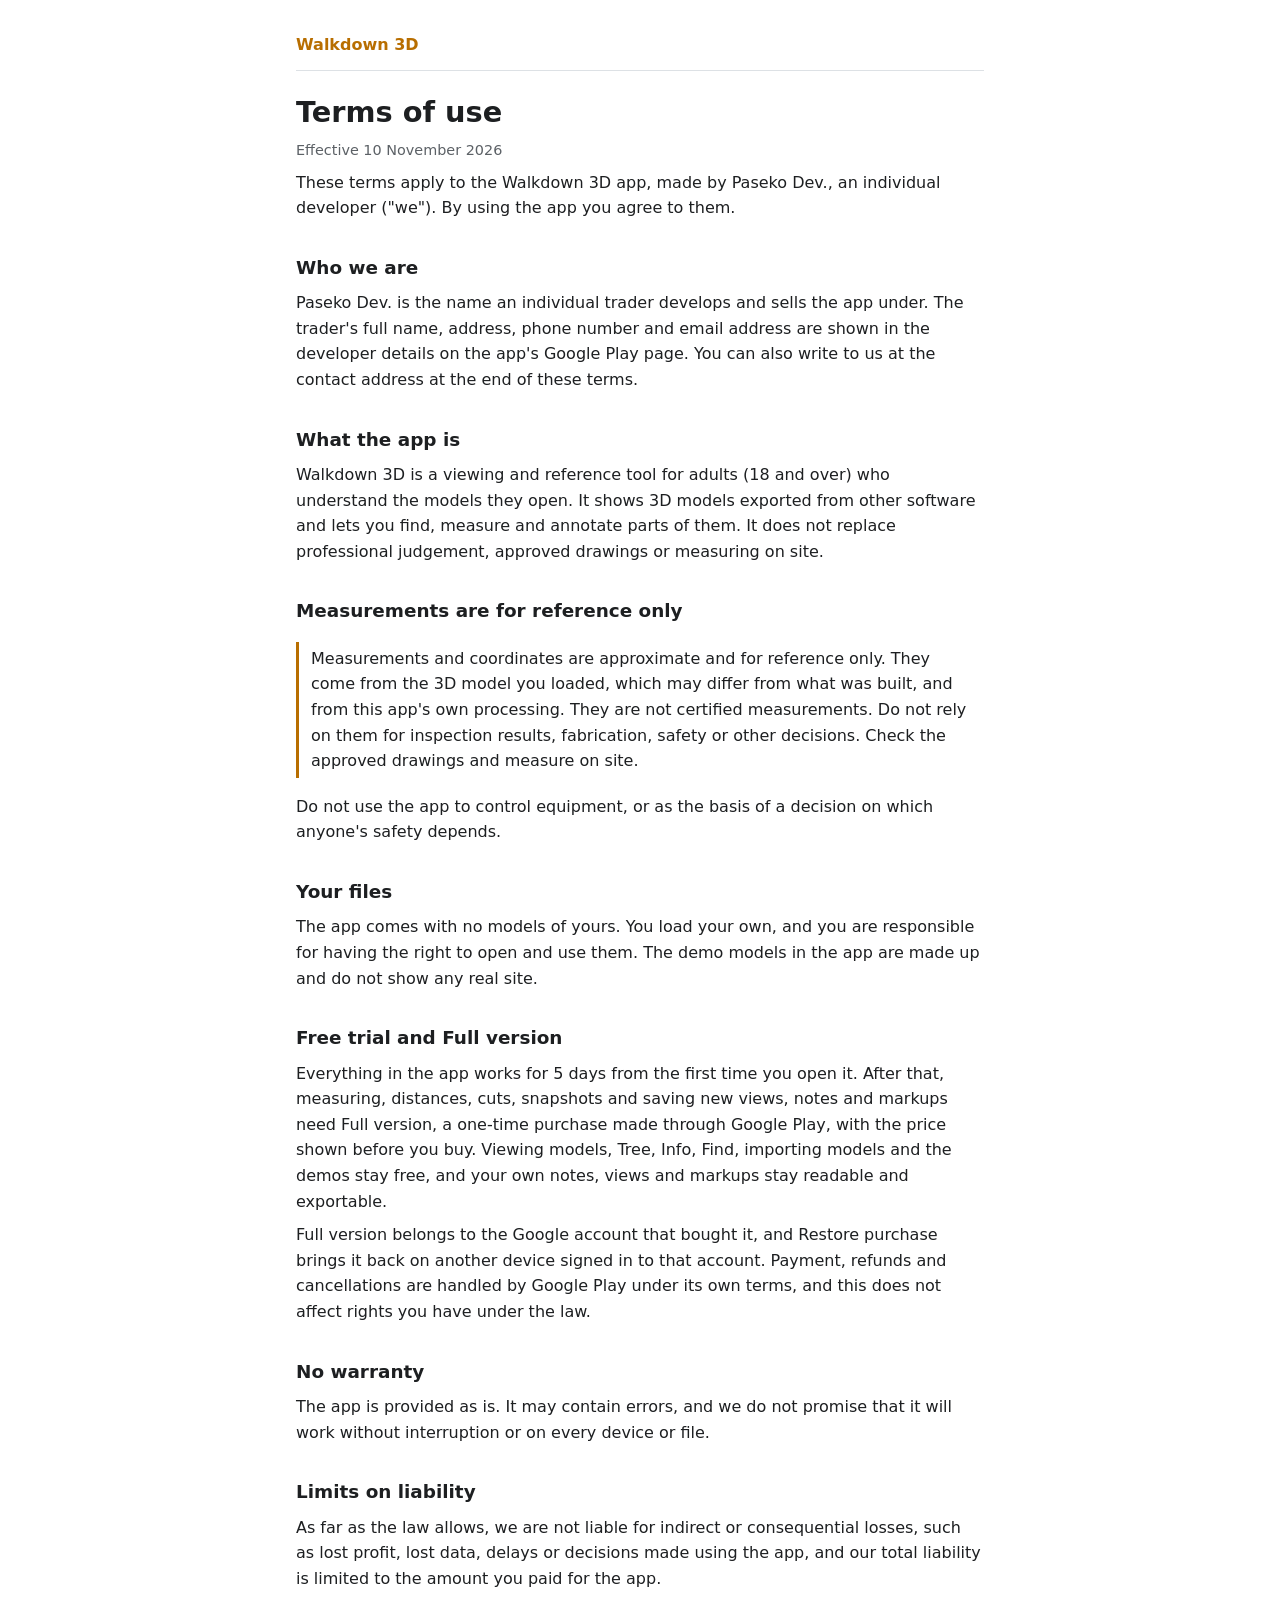
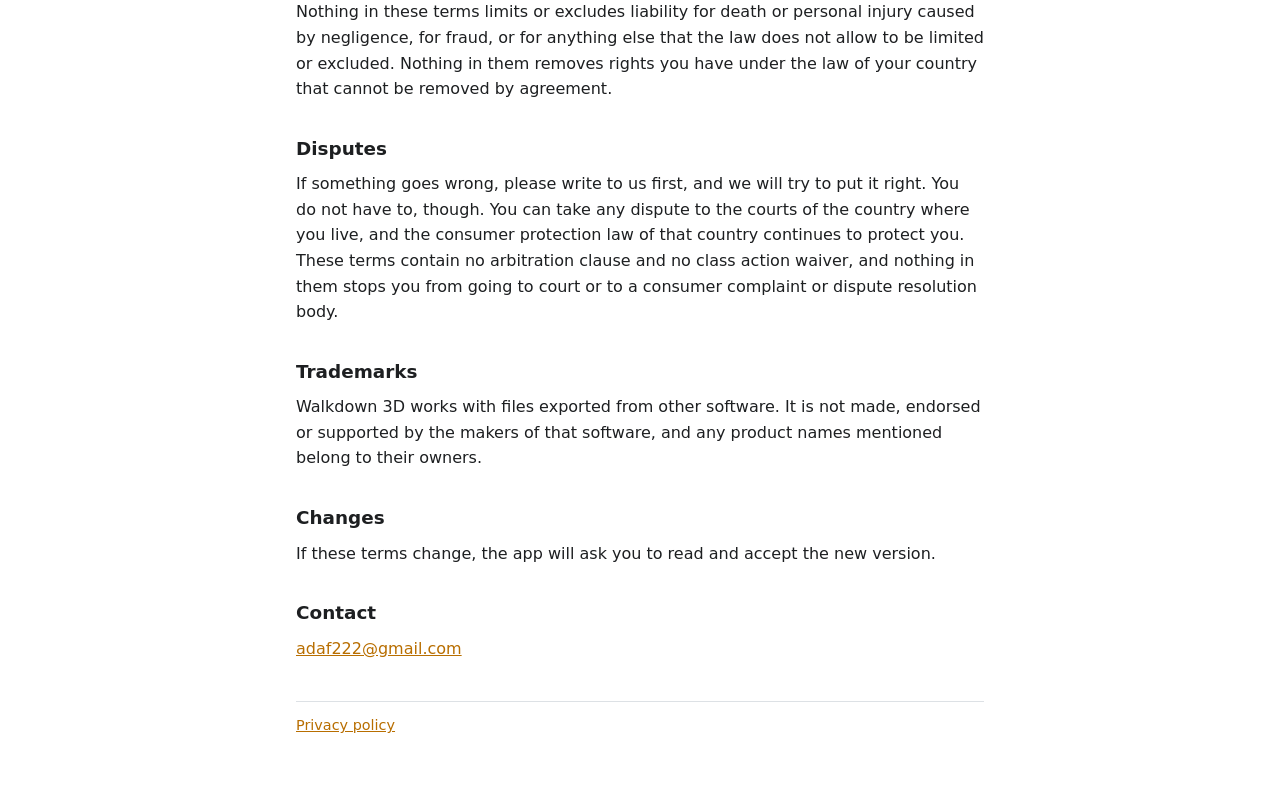
==== terms.html @ 68629890 "Terms version 3 for 0.2.1: who we are, liability carve-out, fairer disputes, emails under GDPR, Andr" ====
<!doctype html>
<html lang="en">
<head>
<meta charset="utf-8">
<meta name="viewport" content="width=device-width, initial-scale=1">
<title>Walkdown 3D terms of use</title>
<link rel="stylesheet" href="style.css">
</head>
<body>
<main>
<header><a href="index.html">Walkdown 3D</a></header>
<h1>Terms of use</h1>
<p class="meta">Effective 10 November 2026</p>

<p>These terms apply to the Walkdown 3D app, made by Paseko Dev., an individual developer ("we"). By using the app you agree to them.</p>

<h2>Who we are</h2>
<p>Paseko Dev. is the name an individual trader develops and sells the app under. The trader's full name, address, phone number and email address are shown in the developer details on the app's Google Play page. You can also write to us at the contact address at the end of these terms.</p>

<h2>What the app is</h2>
<p>Walkdown 3D is a viewing and reference tool for adults (18 and over) who understand the models they open. It shows 3D models exported from other software and lets you find, measure and annotate parts of them. It does not replace professional judgement, approved drawings or measuring on site.</p>

<h2>Measurements are for reference only</h2>
<p class="note">Measurements and coordinates are approximate and for reference only. They come from the 3D model you loaded, which may differ from what was built, and from this app's own processing. They are not certified measurements. Do not rely on them for inspection results, fabrication, safety or other decisions. Check the approved drawings and measure on site.</p>
<p>Do not use the app to control equipment, or as the basis of a decision on which anyone's safety depends.</p>

<h2>Your files</h2>
<p>The app comes with no models of yours. You load your own, and you are responsible for having the right to open and use them. The demo models in the app are made up and do not show any real site.</p>

<h2>Free trial and Full version</h2>
<p>Everything in the app works for 5 days from the first time you open it. After that, measuring, distances, cuts, snapshots and saving new views, notes and markups need Full version, a one-time purchase made through Google Play, with the price shown before you buy. Viewing models, Tree, Info, Find, importing models and the demos stay free, and your own notes, views and markups stay readable and exportable.</p>
<p>Full version belongs to the Google account that bought it, and Restore purchase brings it back on another device signed in to that account. Payment, refunds and cancellations are handled by Google Play under its own terms, and this does not affect rights you have under the law.</p>

<h2>No warranty</h2>
<p>The app is provided as is. It may contain errors, and we do not promise that it will work without interruption or on every device or file.</p>

<h2>Limits on liability</h2>
<p>As far as the law allows, we are not liable for indirect or consequential losses, such as lost profit, lost data, delays or decisions made using the app, and our total liability is limited to the amount you paid for the app.</p>
<p>Nothing in these terms limits or excludes liability for death or personal injury caused by negligence, for fraud, or for anything else that the law does not allow to be limited or excluded. Nothing in them removes rights you have under the law of your country that cannot be removed by agreement.</p>

<h2>Disputes</h2>
<p>If something goes wrong, please write to us first, and we will try to put it right. You do not have to, though. You can take any dispute to the courts of the country where you live, and the consumer protection law of that country continues to protect you. These terms contain no arbitration clause and no class action waiver, and nothing in them stops you from going to court or to a consumer complaint or dispute resolution body.</p>

<h2>Trademarks</h2>
<p>Walkdown 3D works with files exported from other software. It is not made, endorsed or supported by the makers of that software, and any product names mentioned belong to their owners.</p>

<h2>Changes</h2>
<p>If these terms change, the app will ask you to read and accept the new version.</p>

<h2>Contact</h2>
<p><a href="mailto:adaf222@gmail.com">adaf222@gmail.com</a></p>

<footer><a href="privacy.html">Privacy policy</a></footer>
</main>
</body>
</html>
---- style.css ----
:root { --text: #1d1f21; --muted: #5c6166; --line: #dde1e5; --accent: #b86e00; --bg: #ffffff; }
@media (prefers-color-scheme: dark) {
  :root { --text: #e6e8ea; --muted: #a3a9ae; --line: #33383d; --accent: #f0a83a; --bg: #15181b; }
}
* { box-sizing: border-box; }
body { margin: 0; background: var(--bg); color: var(--text); font: 16px/1.6 system-ui, -apple-system, "Segoe UI", Roboto, sans-serif; }
main { max-width: 720px; margin: 0 auto; padding: 32px 16px 64px; }
header { border-bottom: 1px solid var(--line); margin-bottom: 24px; padding-bottom: 12px; }
header a { color: var(--accent); font-weight: 600; text-decoration: none; }
h1 { font-size: 1.8rem; line-height: 1.25; margin: 0 0 4px; }
h2 { font-size: 1.15rem; margin: 32px 0 8px; }
p, li { margin: 8px 0; }
ul { padding-left: 22px; }
a { color: var(--accent); }
.meta { color: var(--muted); font-size: 0.9rem; }
.note { border-left: 3px solid var(--accent); padding: 4px 12px; margin: 16px 0; }
footer { border-top: 1px solid var(--line); margin-top: 40px; padding-top: 12px; color: var(--muted); font-size: 0.9rem; }
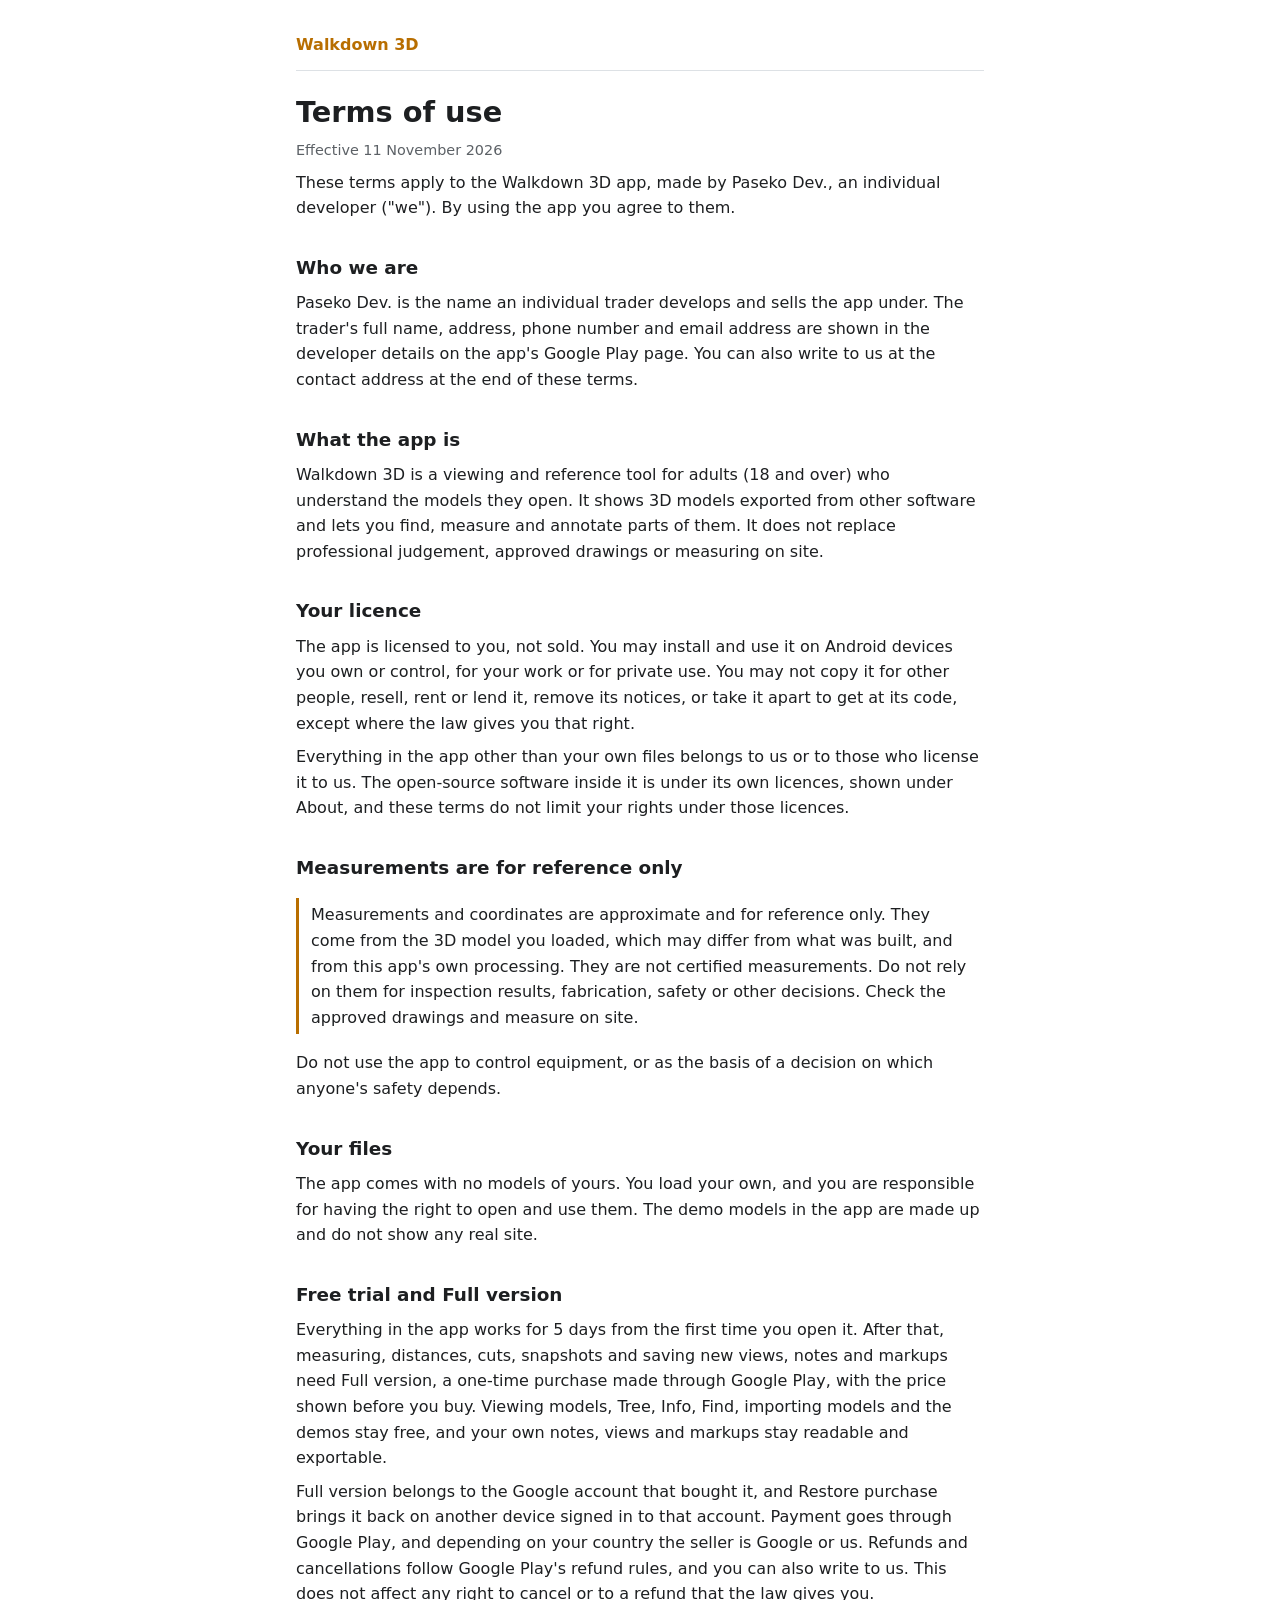
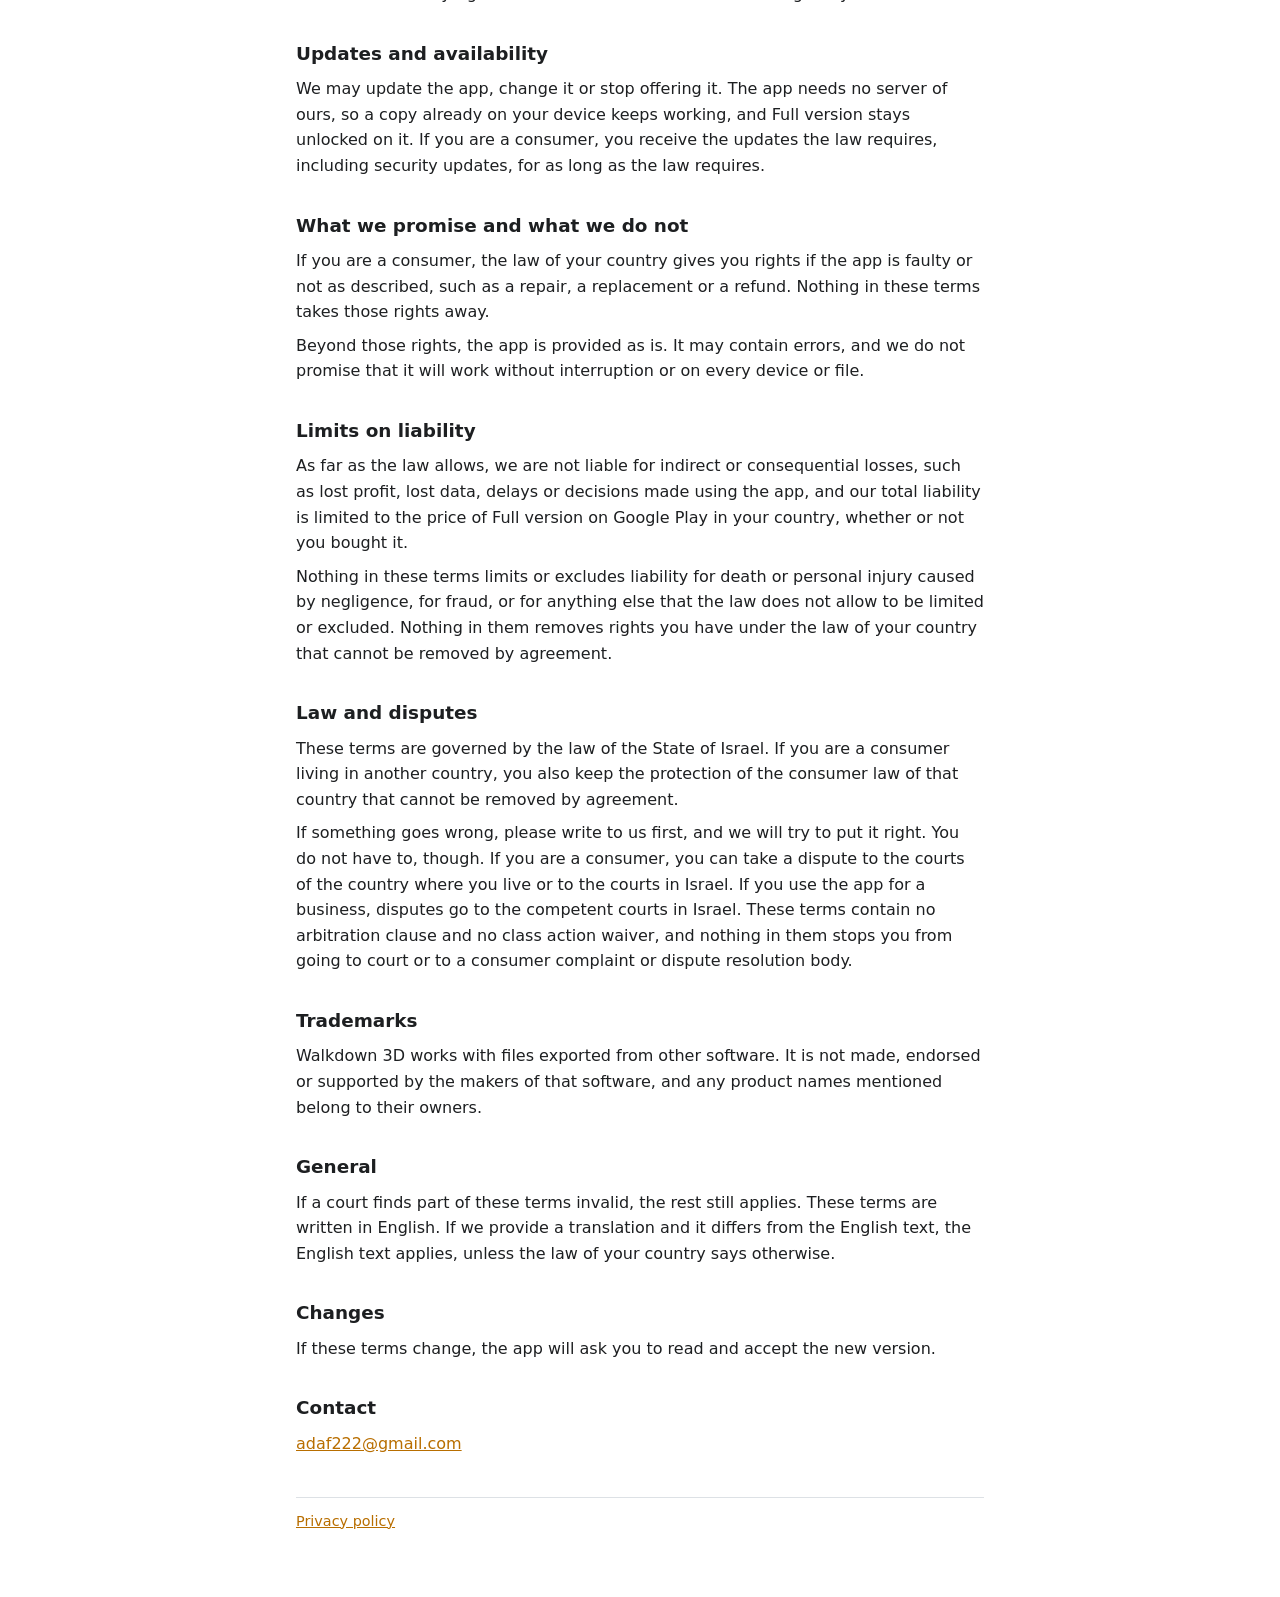
==== commit 2c380c39: "Terms version 4: Israeli law, licence, updates, consumer rights first, liability cap, privacy for em" ====
--- a/terms.html
+++ b/terms.html
@@ -10,7 +10,7 @@
 <main>
 <header><a href="index.html">Walkdown 3D</a></header>
 <h1>Terms of use</h1>
-<p class="meta">Effective 10 November 2026</p>
+<p class="meta">Effective 11 November 2026</p>
 
 <p>These terms apply to the Walkdown 3D app, made by Paseko Dev., an individual developer ("we"). By using the app you agree to them.</p>
 
@@ -19,6 +19,10 @@
 
 <h2>What the app is</h2>
 <p>Walkdown 3D is a viewing and reference tool for adults (18 and over) who understand the models they open. It shows 3D models exported from other software and lets you find, measure and annotate parts of them. It does not replace professional judgement, approved drawings or measuring on site.</p>
+
+<h2>Your licence</h2>
+<p>The app is licensed to you, not sold. You may install and use it on Android devices you own or control, for your work or for private use. You may not copy it for other people, resell, rent or lend it, remove its notices, or take it apart to get at its code, except where the law gives you that right.</p>
+<p>Everything in the app other than your own files belongs to us or to those who license it to us. The open-source software inside it is under its own licences, shown under About, and these terms do not limit your rights under those licences.</p>
 
 <h2>Measurements are for reference only</h2>
 <p class="note">Measurements and coordinates are approximate and for reference only. They come from the 3D model you loaded, which may differ from what was built, and from this app's own processing. They are not certified measurements. Do not rely on them for inspection results, fabrication, safety or other decisions. Check the approved drawings and measure on site.</p>
@@ -29,20 +33,28 @@
 
 <h2>Free trial and Full version</h2>
 <p>Everything in the app works for 5 days from the first time you open it. After that, measuring, distances, cuts, snapshots and saving new views, notes and markups need Full version, a one-time purchase made through Google Play, with the price shown before you buy. Viewing models, Tree, Info, Find, importing models and the demos stay free, and your own notes, views and markups stay readable and exportable.</p>
-<p>Full version belongs to the Google account that bought it, and Restore purchase brings it back on another device signed in to that account. Payment, refunds and cancellations are handled by Google Play under its own terms, and this does not affect rights you have under the law.</p>
+<p>Full version belongs to the Google account that bought it, and Restore purchase brings it back on another device signed in to that account. Payment goes through Google Play, and depending on your country the seller is Google or us. Refunds and cancellations follow Google Play's refund rules, and you can also write to us. This does not affect any right to cancel or to a refund that the law gives you.</p>
 
-<h2>No warranty</h2>
-<p>The app is provided as is. It may contain errors, and we do not promise that it will work without interruption or on every device or file.</p>
+<h2>Updates and availability</h2>
+<p>We may update the app, change it or stop offering it. The app needs no server of ours, so a copy already on your device keeps working, and Full version stays unlocked on it. If you are a consumer, you receive the updates the law requires, including security updates, for as long as the law requires.</p>
+
+<h2>What we promise and what we do not</h2>
+<p>If you are a consumer, the law of your country gives you rights if the app is faulty or not as described, such as a repair, a replacement or a refund. Nothing in these terms takes those rights away.</p>
+<p>Beyond those rights, the app is provided as is. It may contain errors, and we do not promise that it will work without interruption or on every device or file.</p>
 
 <h2>Limits on liability</h2>
-<p>As far as the law allows, we are not liable for indirect or consequential losses, such as lost profit, lost data, delays or decisions made using the app, and our total liability is limited to the amount you paid for the app.</p>
+<p>As far as the law allows, we are not liable for indirect or consequential losses, such as lost profit, lost data, delays or decisions made using the app, and our total liability is limited to the price of Full version on Google Play in your country, whether or not you bought it.</p>
 <p>Nothing in these terms limits or excludes liability for death or personal injury caused by negligence, for fraud, or for anything else that the law does not allow to be limited or excluded. Nothing in them removes rights you have under the law of your country that cannot be removed by agreement.</p>
 
-<h2>Disputes</h2>
-<p>If something goes wrong, please write to us first, and we will try to put it right. You do not have to, though. You can take any dispute to the courts of the country where you live, and the consumer protection law of that country continues to protect you. These terms contain no arbitration clause and no class action waiver, and nothing in them stops you from going to court or to a consumer complaint or dispute resolution body.</p>
+<h2>Law and disputes</h2>
+<p>These terms are governed by the law of the State of Israel. If you are a consumer living in another country, you also keep the protection of the consumer law of that country that cannot be removed by agreement.</p>
+<p>If something goes wrong, please write to us first, and we will try to put it right. You do not have to, though. If you are a consumer, you can take a dispute to the courts of the country where you live or to the courts in Israel. If you use the app for a business, disputes go to the competent courts in Israel. These terms contain no arbitration clause and no class action waiver, and nothing in them stops you from going to court or to a consumer complaint or dispute resolution body.</p>
 
 <h2>Trademarks</h2>
 <p>Walkdown 3D works with files exported from other software. It is not made, endorsed or supported by the makers of that software, and any product names mentioned belong to their owners.</p>
+
+<h2>General</h2>
+<p>If a court finds part of these terms invalid, the rest still applies. These terms are written in English. If we provide a translation and it differs from the English text, the English text applies, unless the law of your country says otherwise.</p>
 
 <h2>Changes</h2>
 <p>If these terms change, the app will ask you to read and accept the new version.</p>
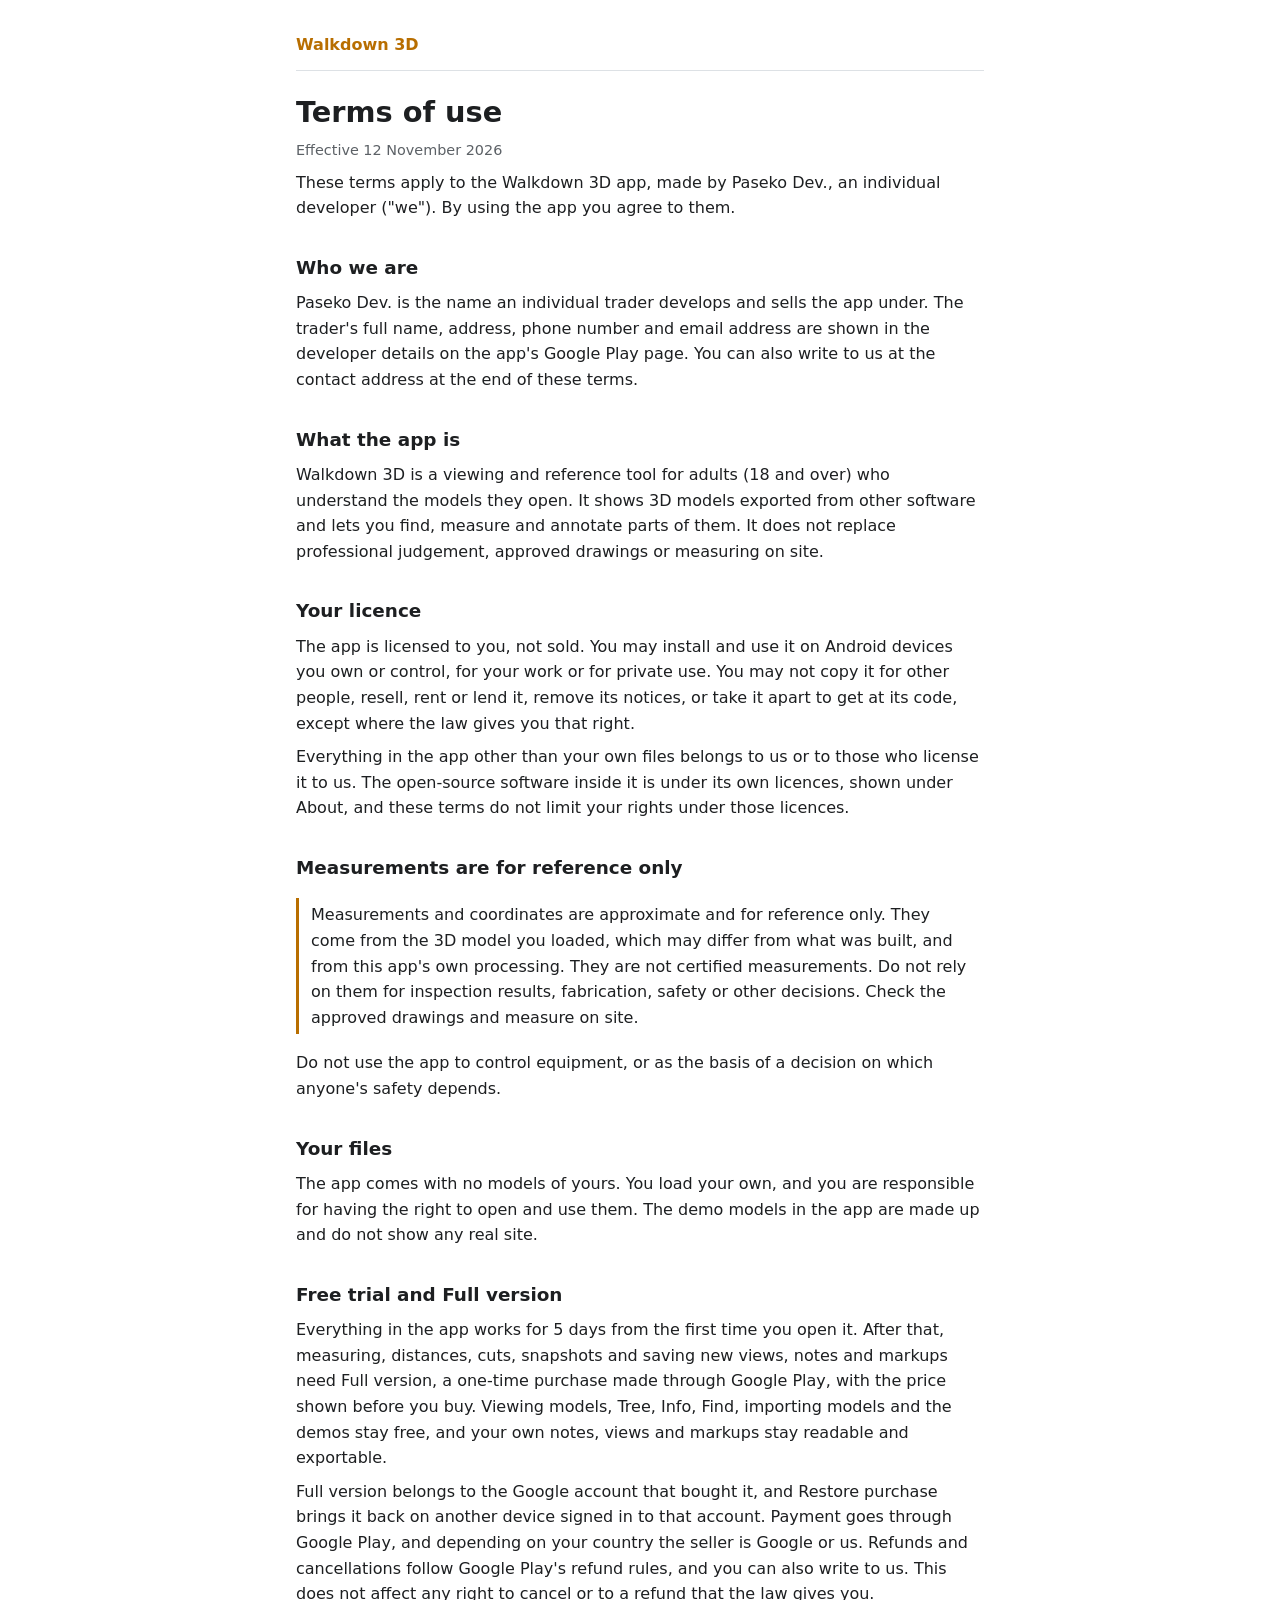
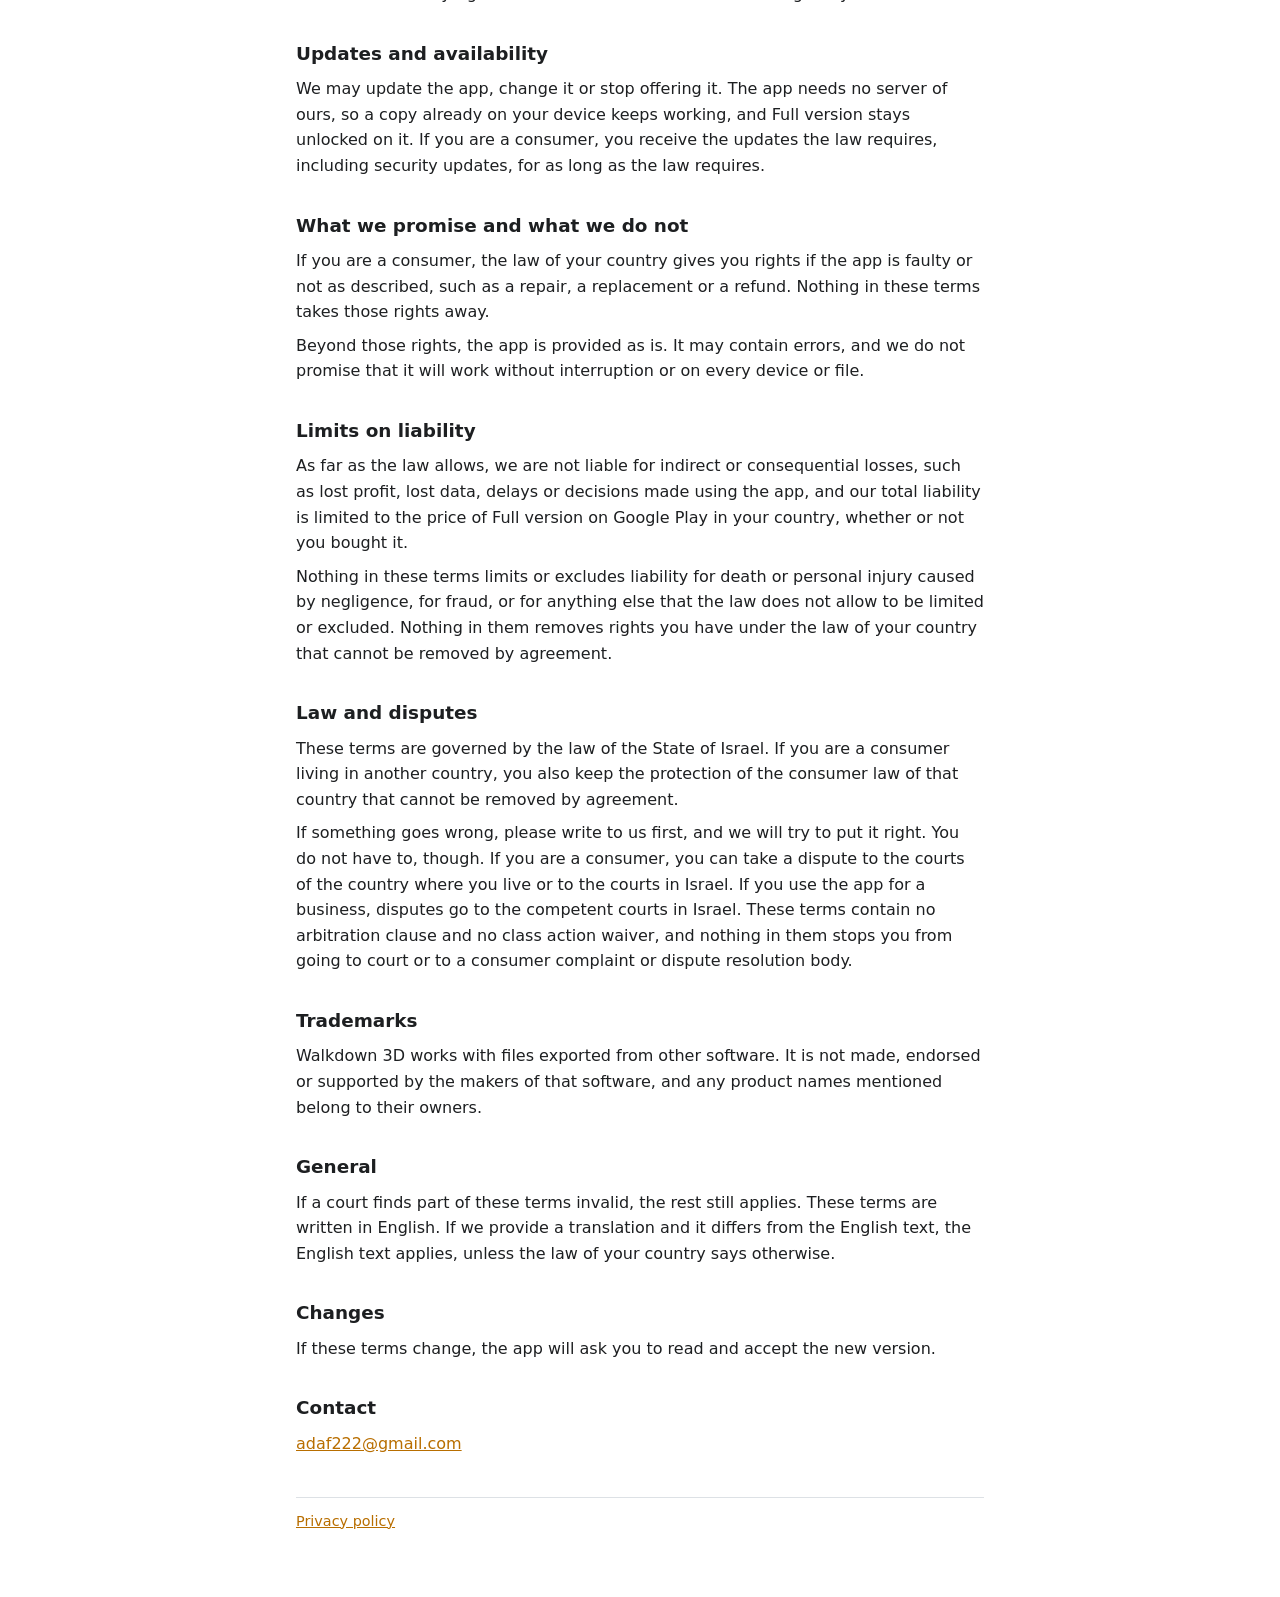
==== commit 7871dea7: "Terms and privacy version 4 effective 12 November 2026, for 0.2.2 Co-Authored-By: Claude Opus 5.5 <n" ====
--- a/terms.html
+++ b/terms.html
@@ -10,7 +10,7 @@
 <main>
 <header><a href="index.html">Walkdown 3D</a></header>
 <h1>Terms of use</h1>
-<p class="meta">Effective 11 November 2026</p>
+<p class="meta">Effective 12 November 2026</p>
 
 <p>These terms apply to the Walkdown 3D app, made by Paseko Dev., an individual developer ("we"). By using the app you agree to them.</p>
 
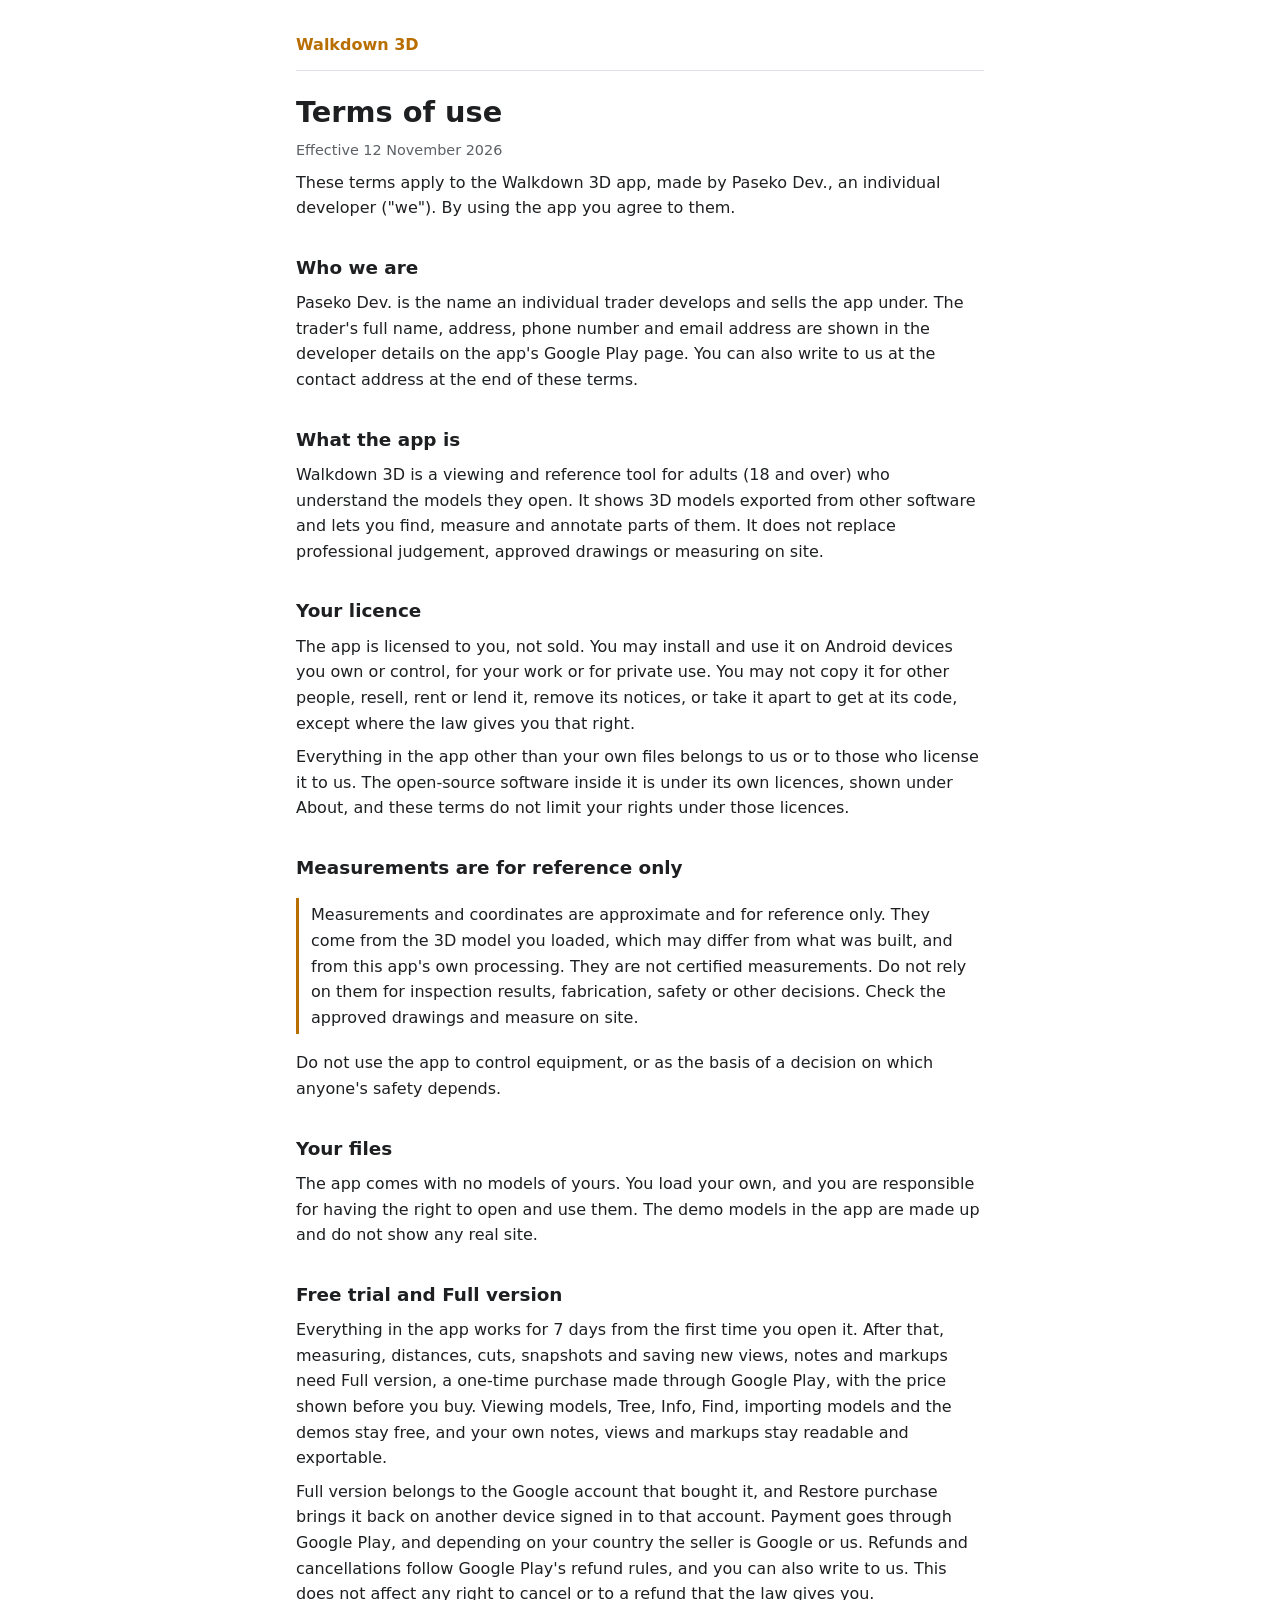
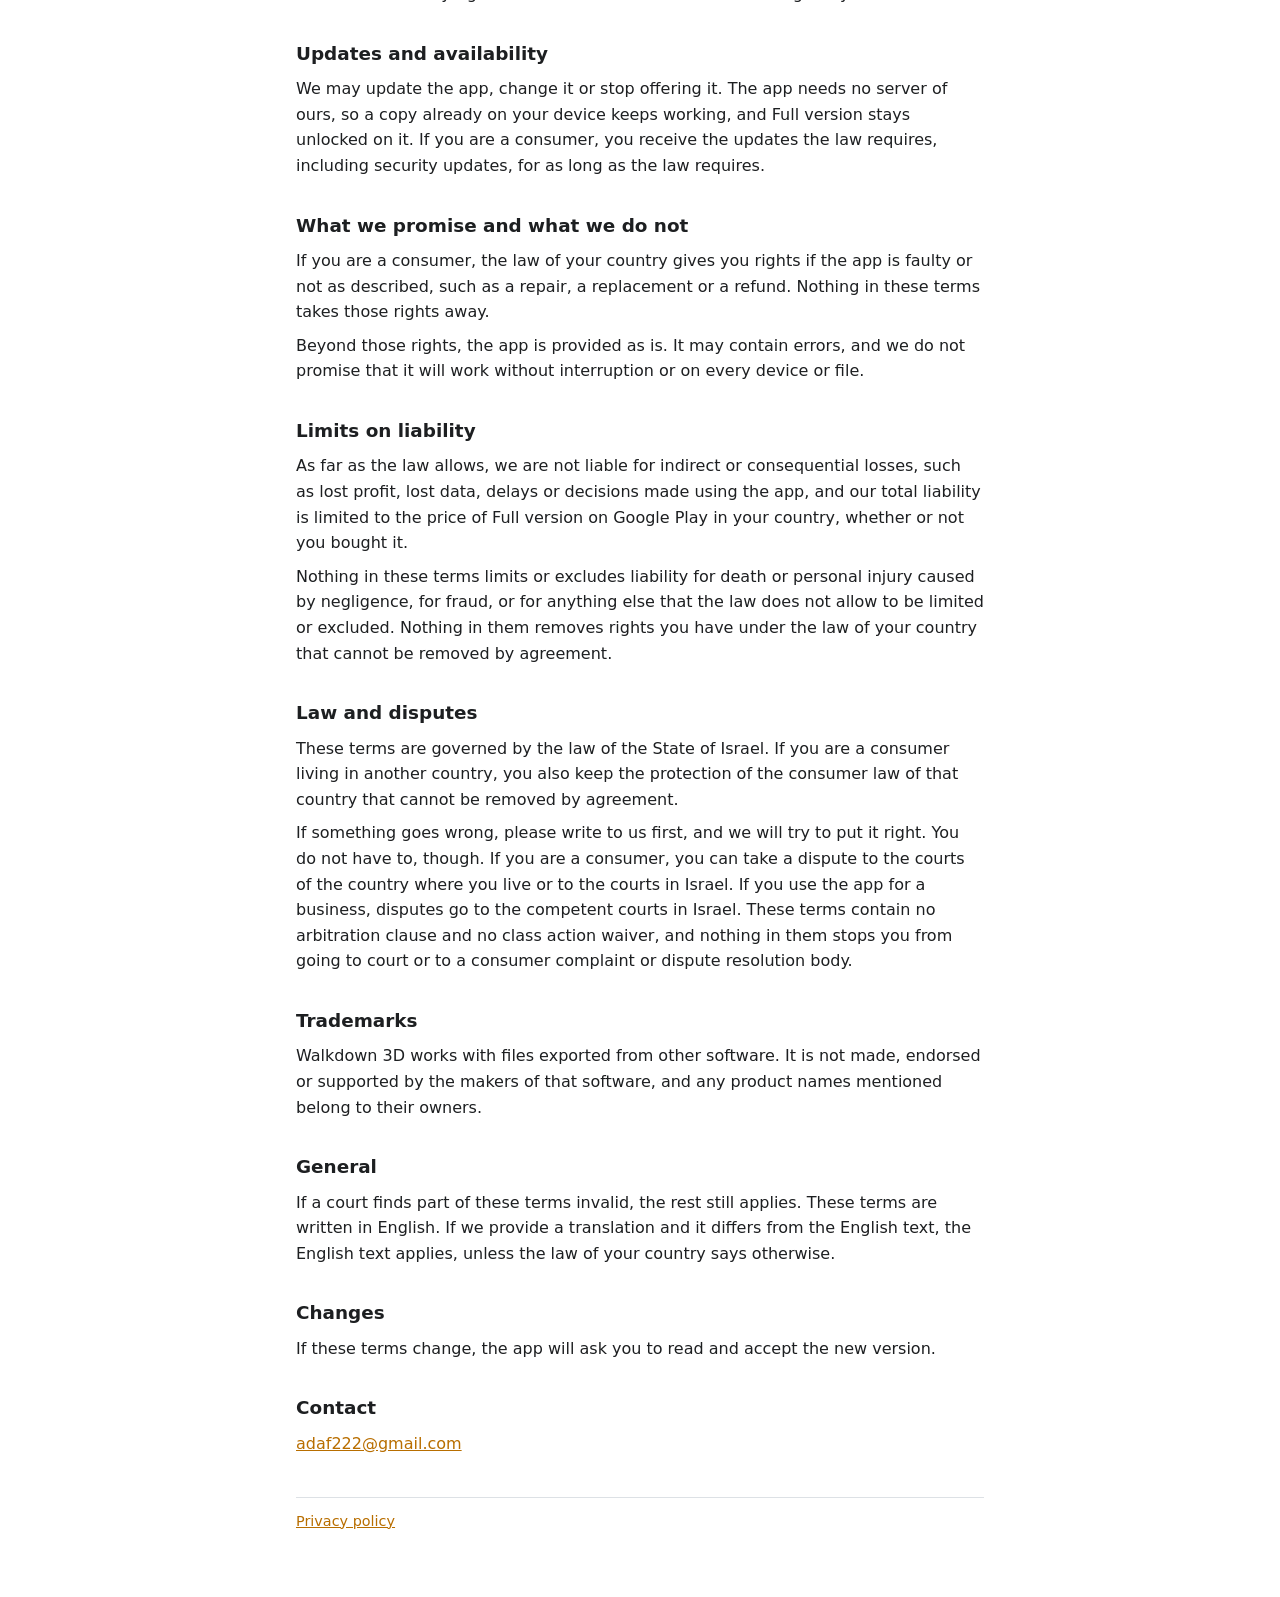
==== commit eaa1f342: "Terms version 5: the trial is 7 days, for 0.2.3 Co-Authored-By: Claude Opus 5.5 <noreply@anthropic.c" ====
--- a/terms.html
+++ b/terms.html
@@ -32,7 +32,7 @@
 <p>The app comes with no models of yours. You load your own, and you are responsible for having the right to open and use them. The demo models in the app are made up and do not show any real site.</p>
 
 <h2>Free trial and Full version</h2>
-<p>Everything in the app works for 5 days from the first time you open it. After that, measuring, distances, cuts, snapshots and saving new views, notes and markups need Full version, a one-time purchase made through Google Play, with the price shown before you buy. Viewing models, Tree, Info, Find, importing models and the demos stay free, and your own notes, views and markups stay readable and exportable.</p>
+<p>Everything in the app works for 7 days from the first time you open it. After that, measuring, distances, cuts, snapshots and saving new views, notes and markups need Full version, a one-time purchase made through Google Play, with the price shown before you buy. Viewing models, Tree, Info, Find, importing models and the demos stay free, and your own notes, views and markups stay readable and exportable.</p>
 <p>Full version belongs to the Google account that bought it, and Restore purchase brings it back on another device signed in to that account. Payment goes through Google Play, and depending on your country the seller is Google or us. Refunds and cancellations follow Google Play's refund rules, and you can also write to us. This does not affect any right to cancel or to a refund that the law gives you.</p>
 
 <h2>Updates and availability</h2>
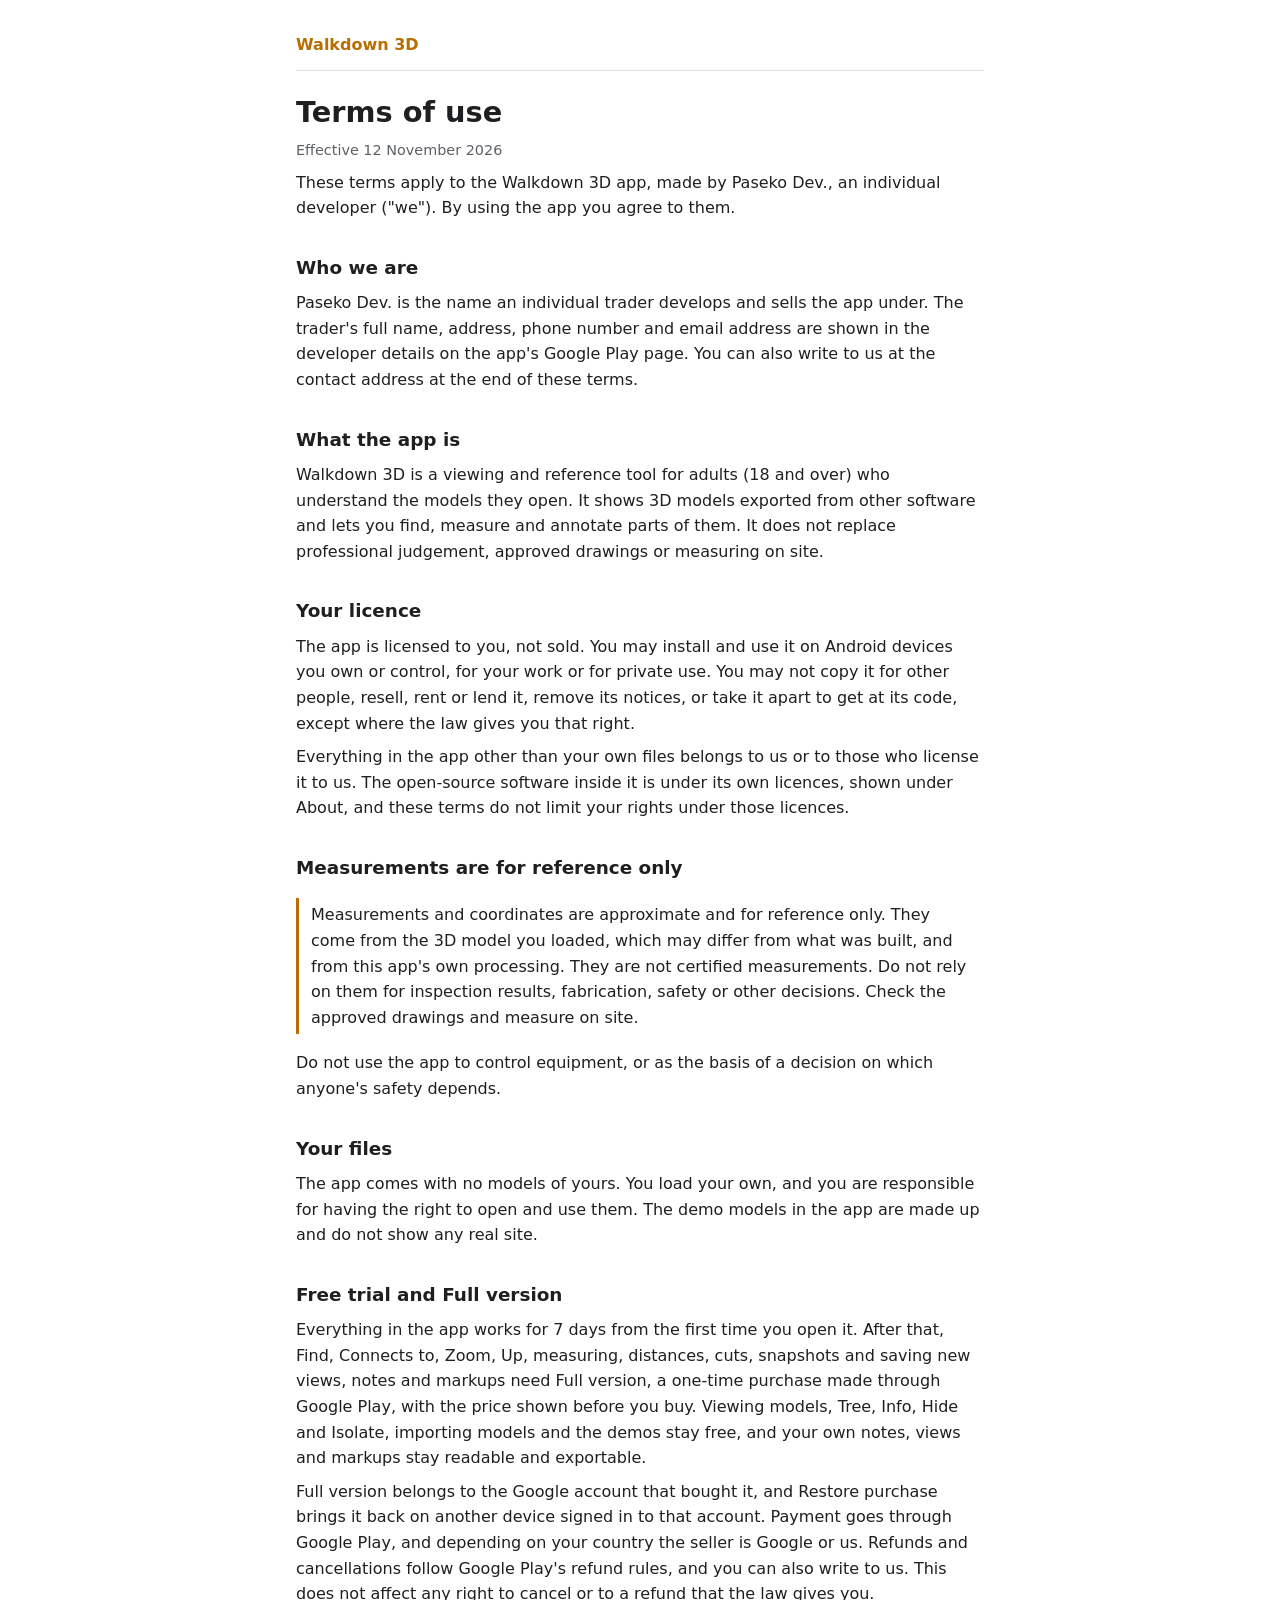
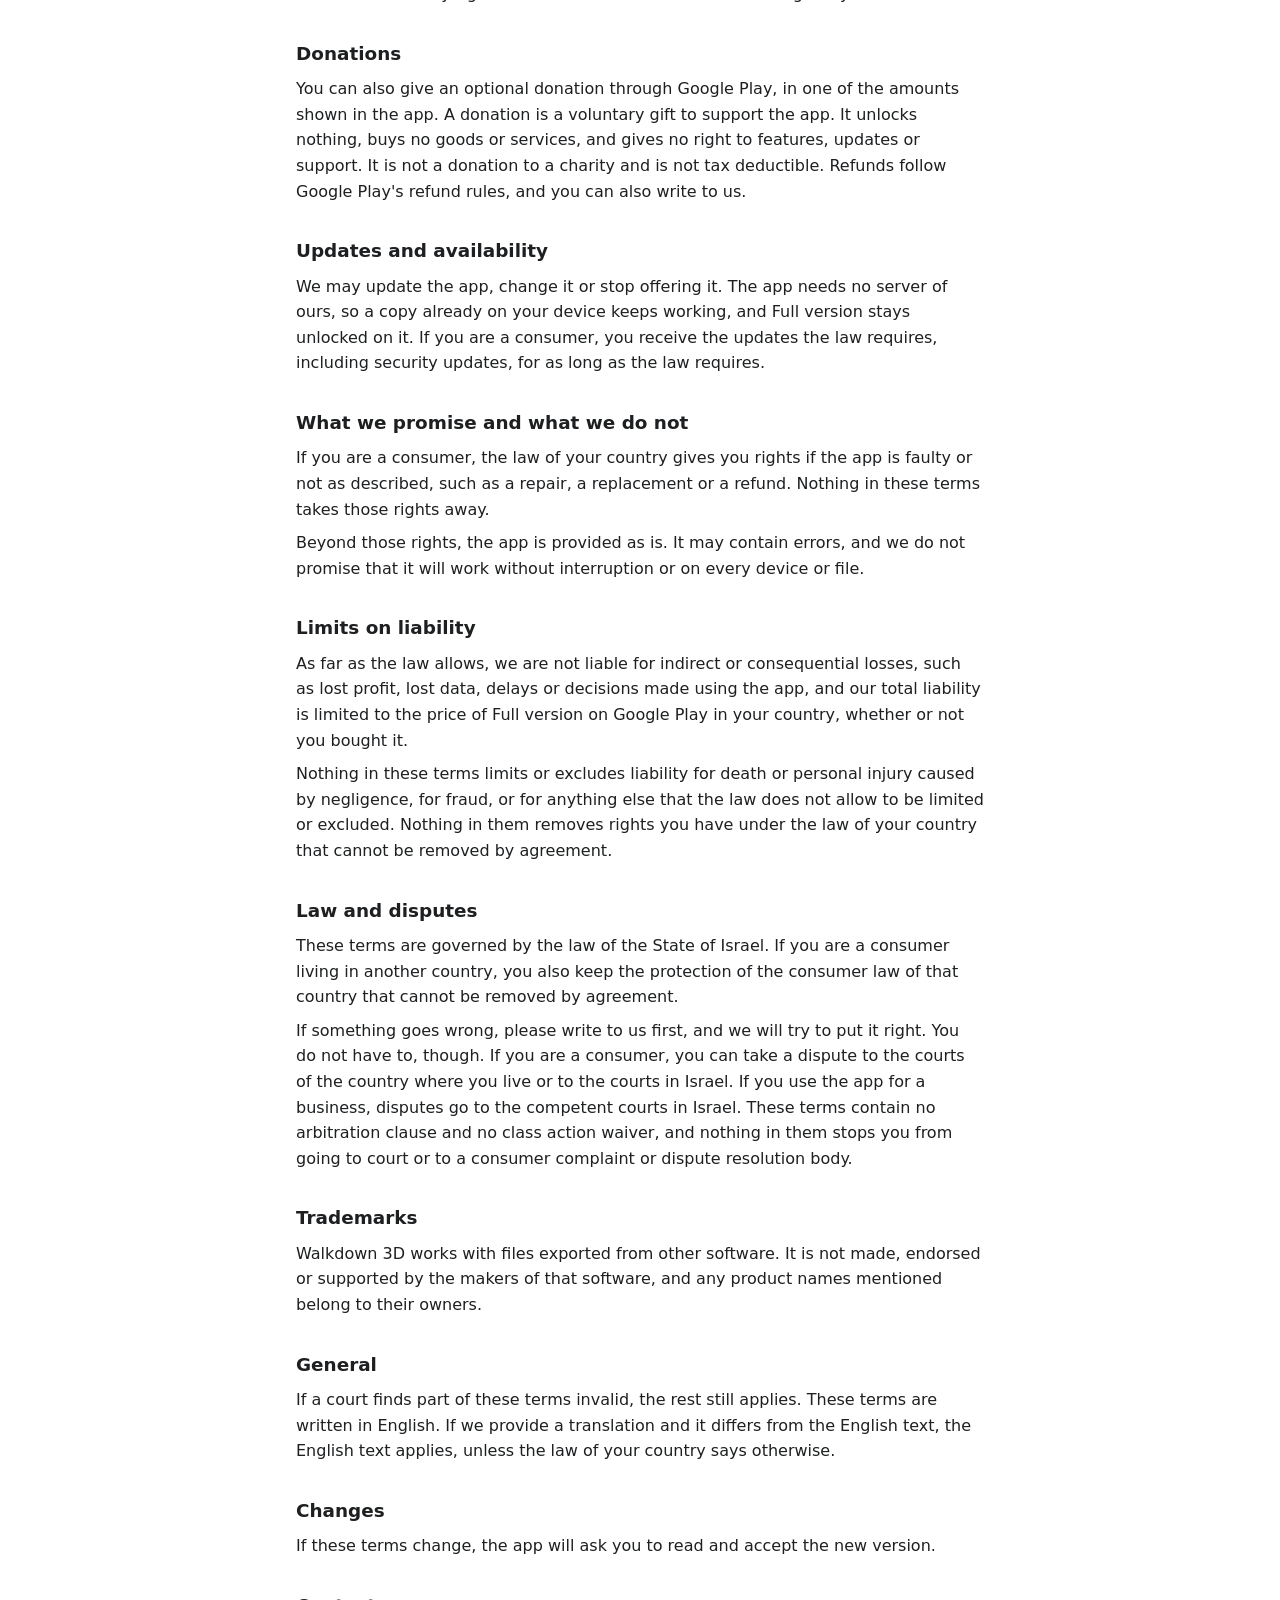
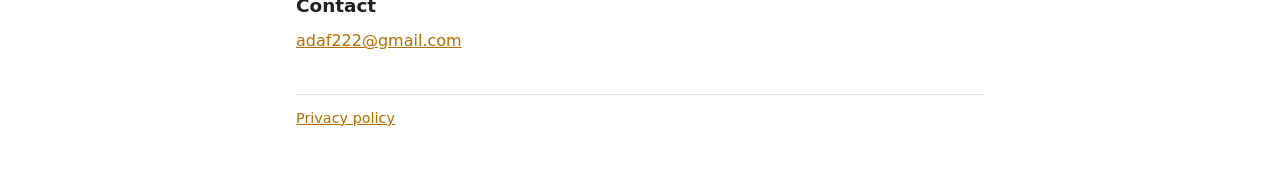
==== commit 041350fa: "Terms version 6: a smaller free tier and optional donations After the trial Find, Connects to, Zoom " ====
--- a/terms.html
+++ b/terms.html
@@ -32,8 +32,11 @@
 <p>The app comes with no models of yours. You load your own, and you are responsible for having the right to open and use them. The demo models in the app are made up and do not show any real site.</p>
 
 <h2>Free trial and Full version</h2>
-<p>Everything in the app works for 7 days from the first time you open it. After that, measuring, distances, cuts, snapshots and saving new views, notes and markups need Full version, a one-time purchase made through Google Play, with the price shown before you buy. Viewing models, Tree, Info, Find, importing models and the demos stay free, and your own notes, views and markups stay readable and exportable.</p>
+<p>Everything in the app works for 7 days from the first time you open it. After that, Find, Connects to, Zoom, Up, measuring, distances, cuts, snapshots and saving new views, notes and markups need Full version, a one-time purchase made through Google Play, with the price shown before you buy. Viewing models, Tree, Info, Hide and Isolate, importing models and the demos stay free, and your own notes, views and markups stay readable and exportable.</p>
 <p>Full version belongs to the Google account that bought it, and Restore purchase brings it back on another device signed in to that account. Payment goes through Google Play, and depending on your country the seller is Google or us. Refunds and cancellations follow Google Play's refund rules, and you can also write to us. This does not affect any right to cancel or to a refund that the law gives you.</p>
+
+<h2>Donations</h2>
+<p>You can also give an optional donation through Google Play, in one of the amounts shown in the app. A donation is a voluntary gift to support the app. It unlocks nothing, buys no goods or services, and gives no right to features, updates or support. It is not a donation to a charity and is not tax deductible. Refunds follow Google Play's refund rules, and you can also write to us.</p>
 
 <h2>Updates and availability</h2>
 <p>We may update the app, change it or stop offering it. The app needs no server of ours, so a copy already on your device keeps working, and Full version stays unlocked on it. If you are a consumer, you receive the updates the law requires, including security updates, for as long as the law requires.</p>
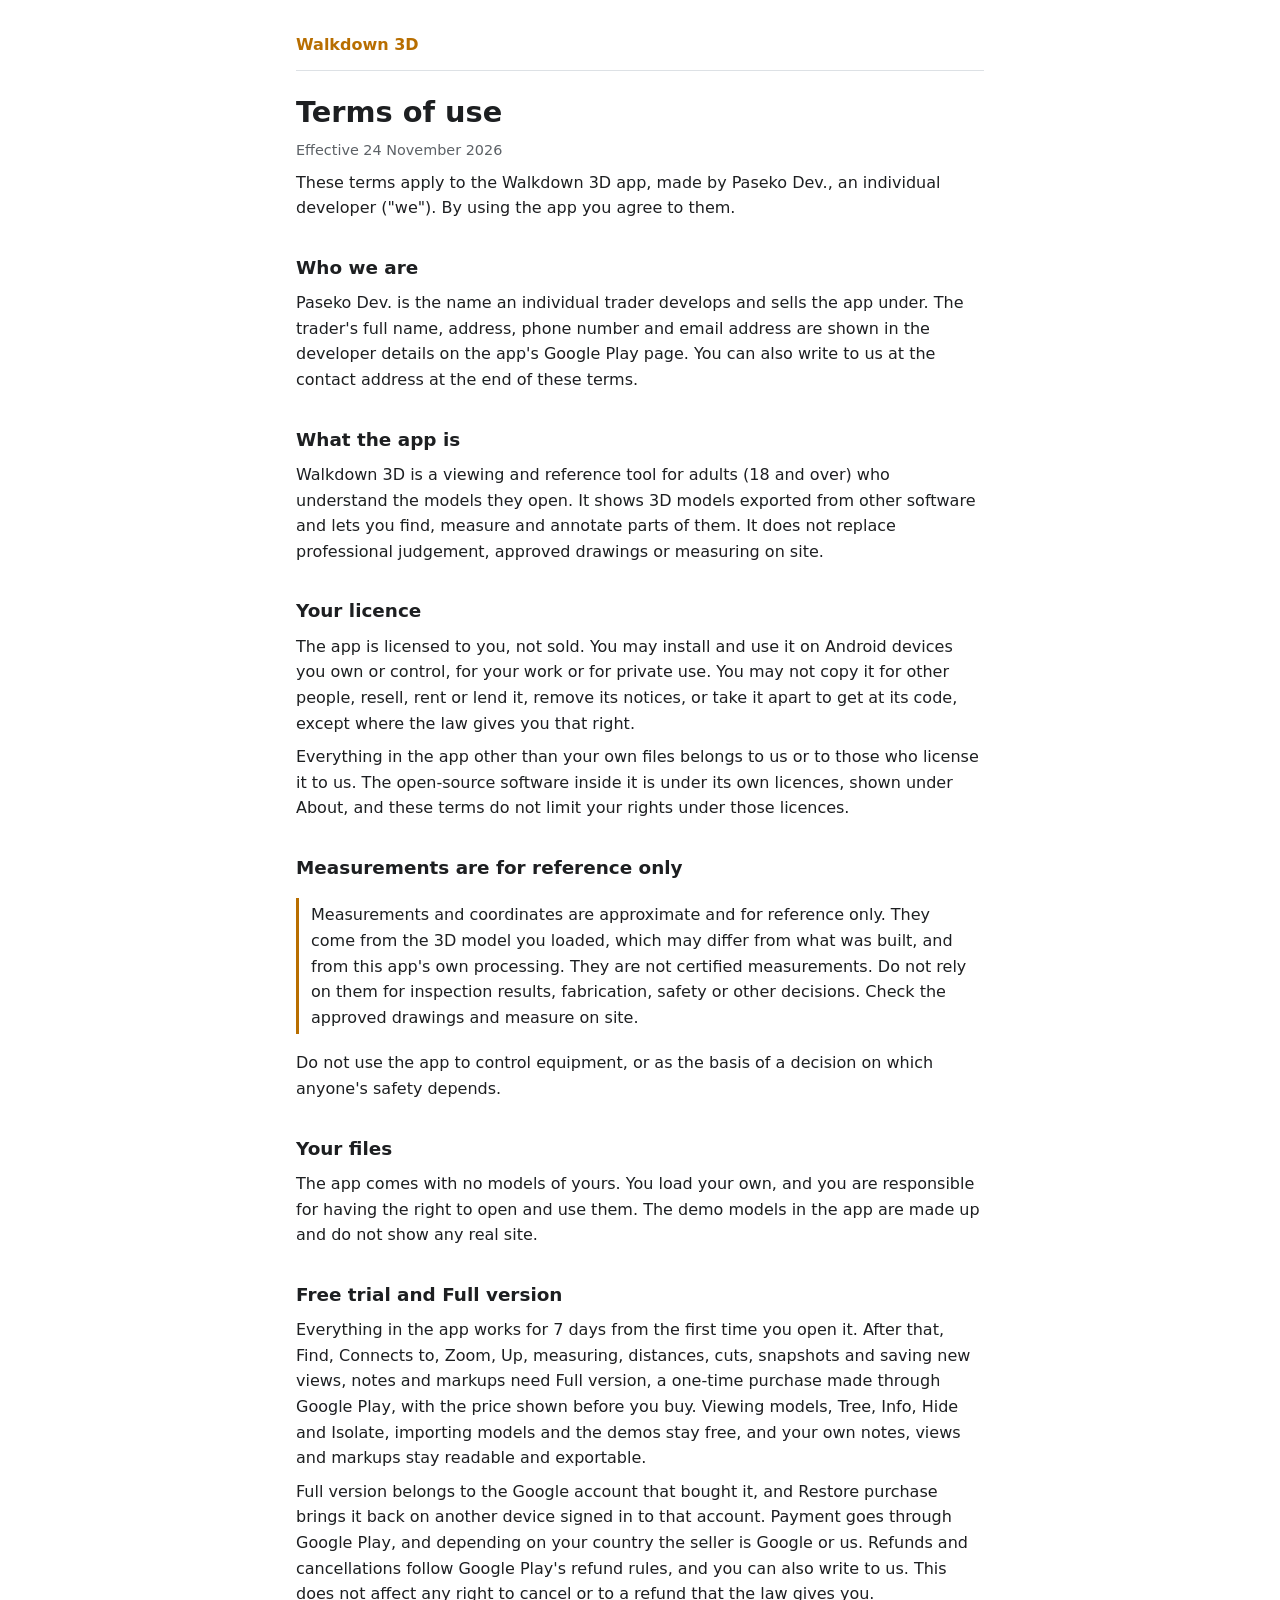
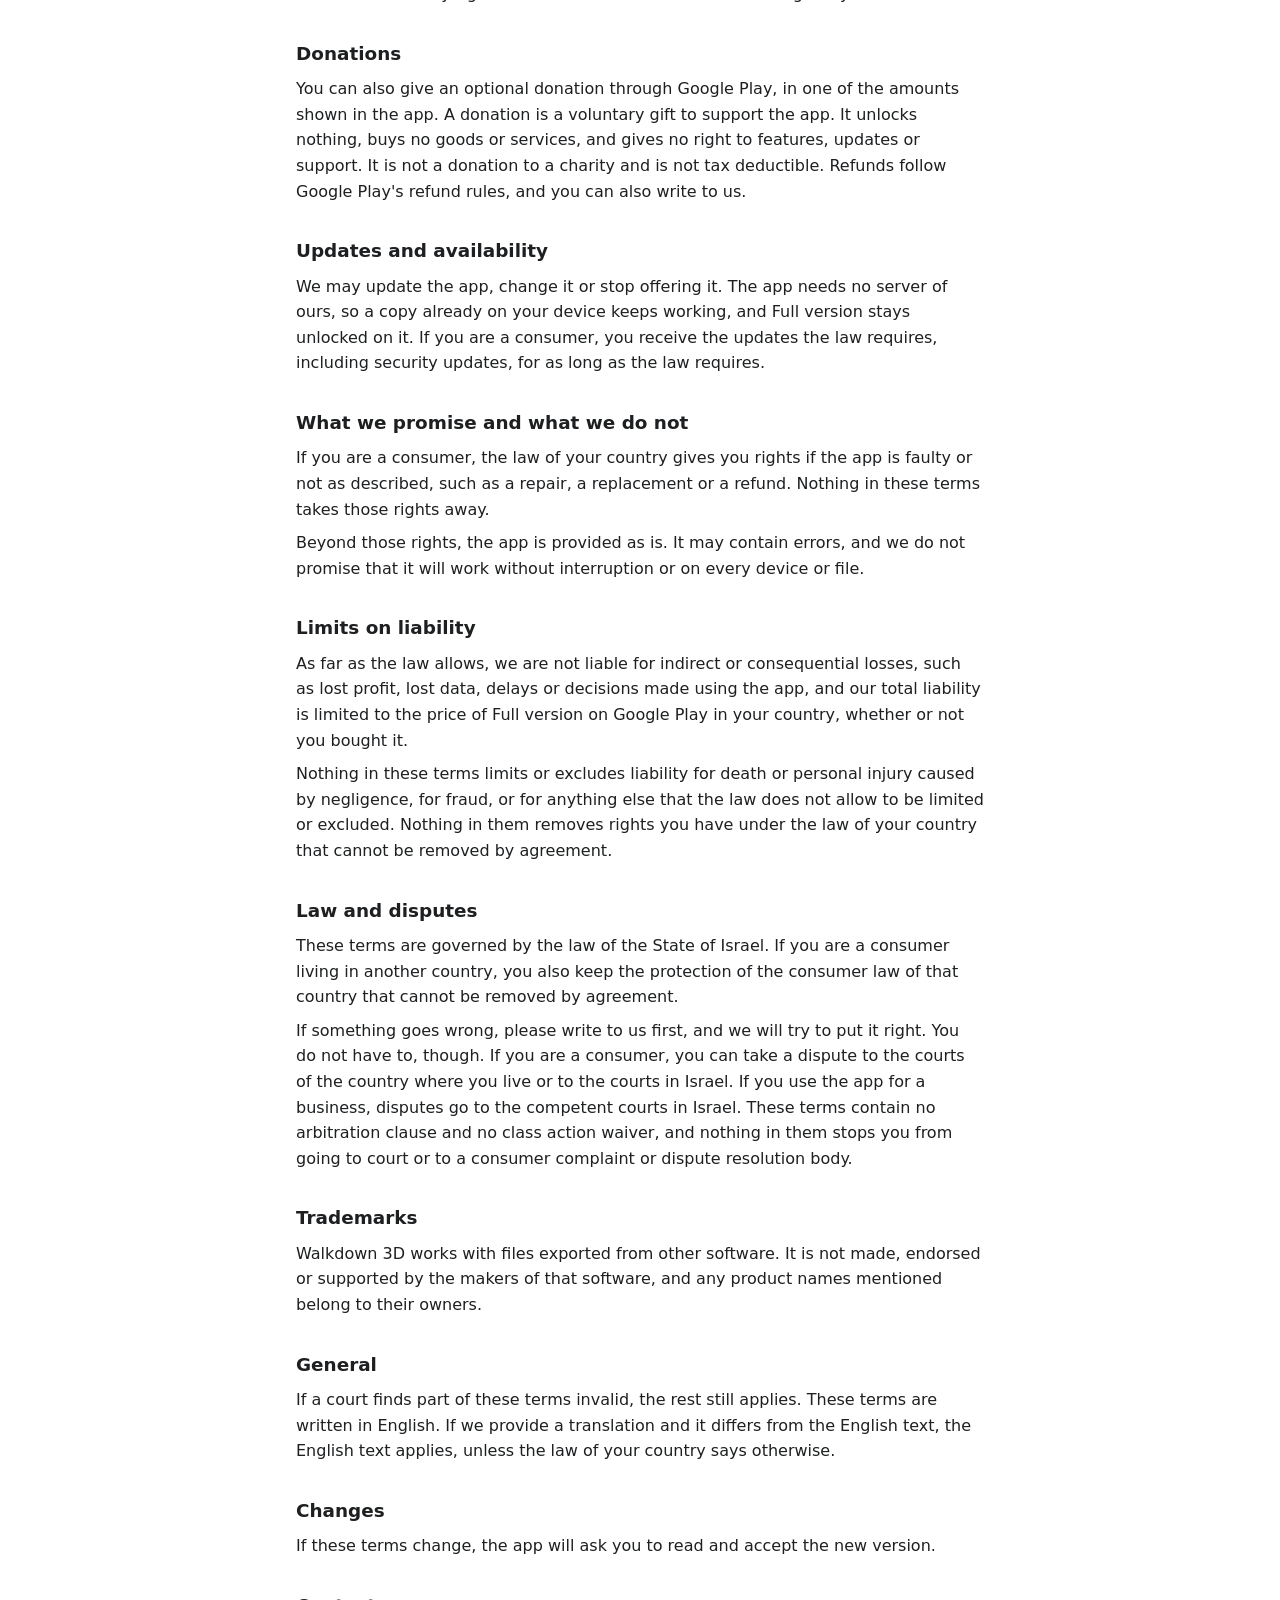
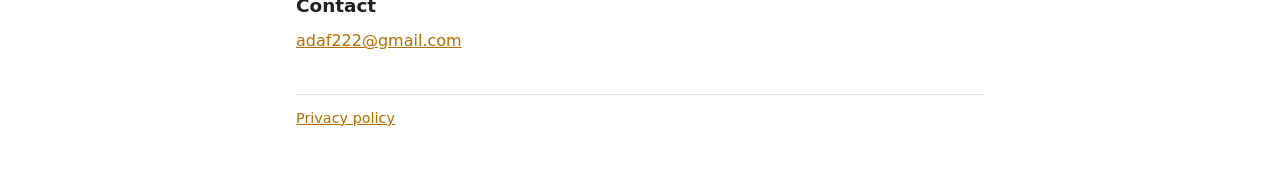
==== commit 8ba50c89: "Terms and privacy version 6 effective 24 November 2026, for 0.3.0" ====
--- a/terms.html
+++ b/terms.html
@@ -10,7 +10,7 @@
 <main>
 <header><a href="index.html">Walkdown 3D</a></header>
 <h1>Terms of use</h1>
-<p class="meta">Effective 12 November 2026</p>
+<p class="meta">Effective 24 November 2026</p>
 
 <p>These terms apply to the Walkdown 3D app, made by Paseko Dev., an individual developer ("we"). By using the app you agree to them.</p>
 
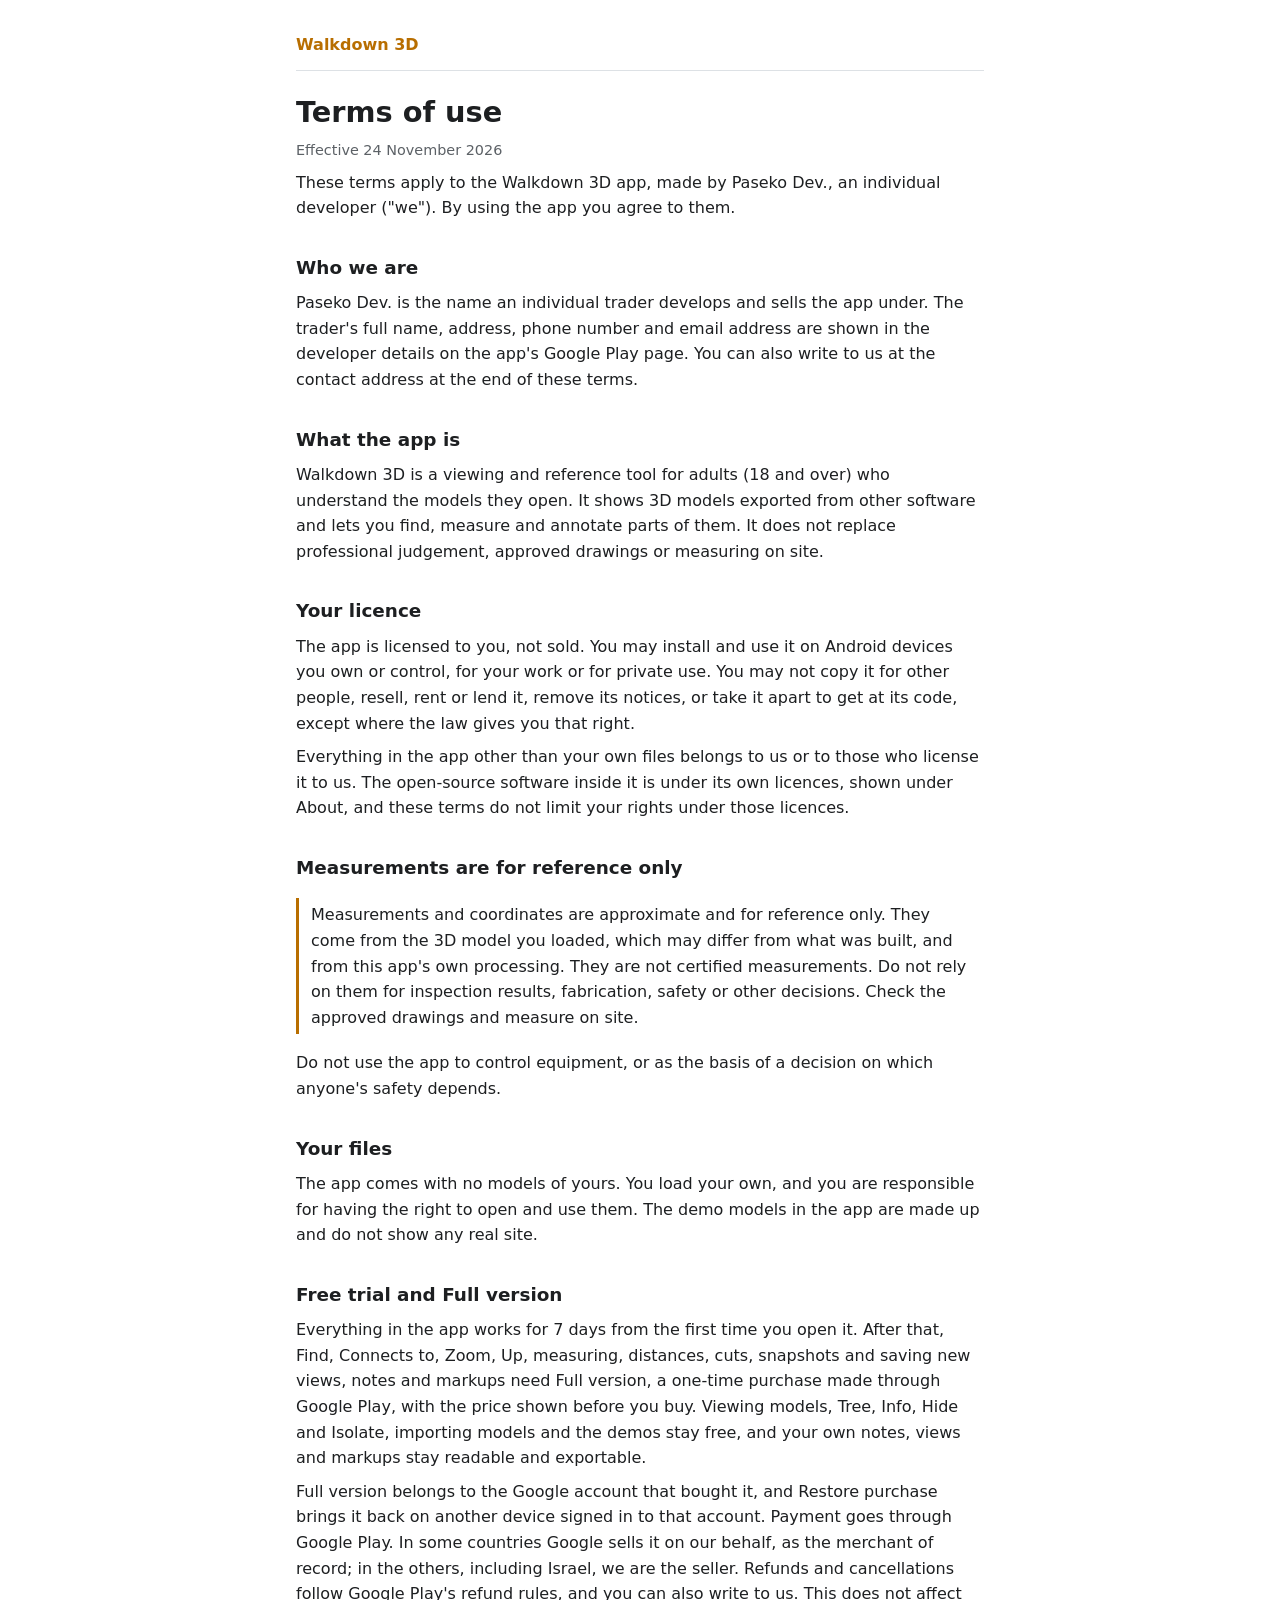
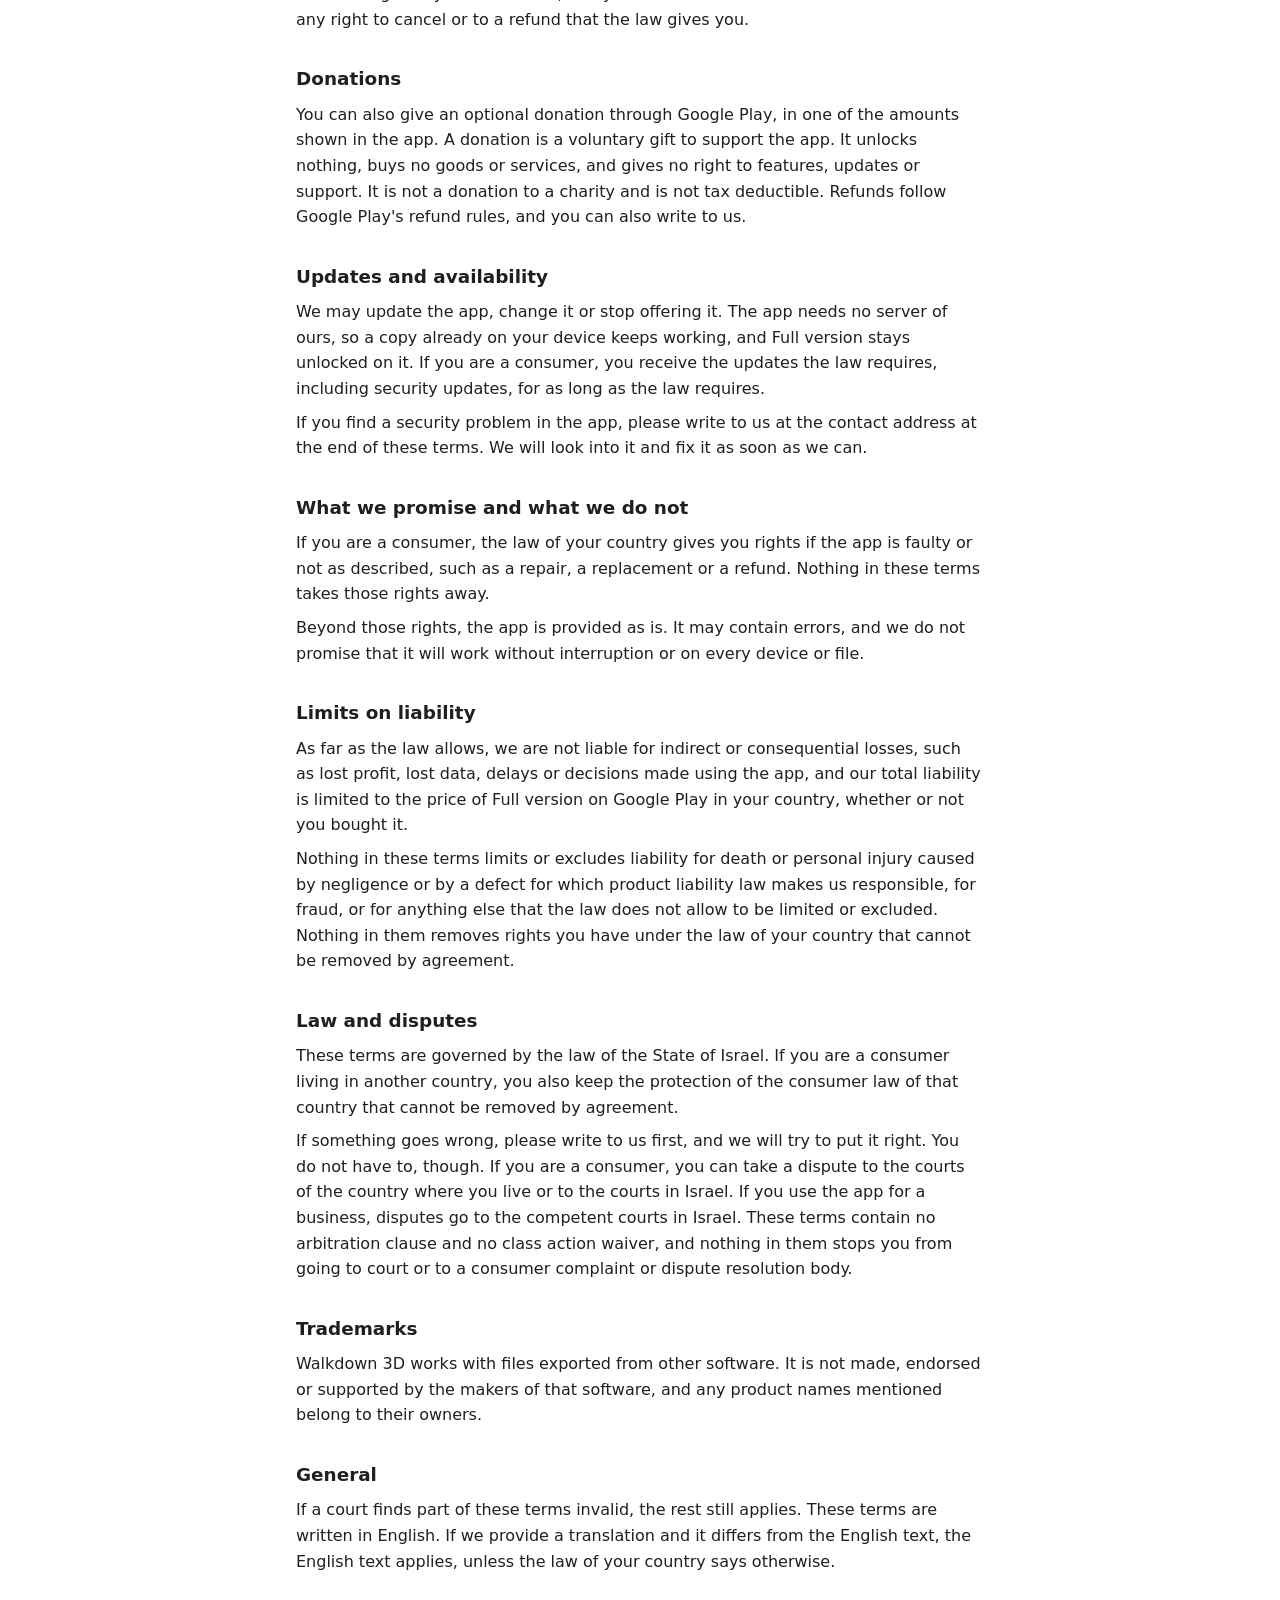
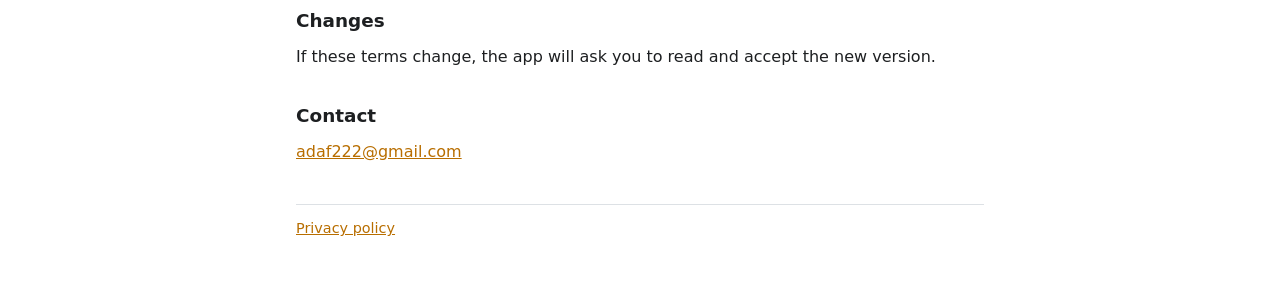
==== commit edbc4716: "Terms: who sells, product liability, security reports, and an I agree tick box Co-Authored-By: Claud" ====
--- a/terms.html
+++ b/terms.html
@@ -33,13 +33,14 @@
 
 <h2>Free trial and Full version</h2>
 <p>Everything in the app works for 7 days from the first time you open it. After that, Find, Connects to, Zoom, Up, measuring, distances, cuts, snapshots and saving new views, notes and markups need Full version, a one-time purchase made through Google Play, with the price shown before you buy. Viewing models, Tree, Info, Hide and Isolate, importing models and the demos stay free, and your own notes, views and markups stay readable and exportable.</p>
-<p>Full version belongs to the Google account that bought it, and Restore purchase brings it back on another device signed in to that account. Payment goes through Google Play, and depending on your country the seller is Google or us. Refunds and cancellations follow Google Play's refund rules, and you can also write to us. This does not affect any right to cancel or to a refund that the law gives you.</p>
+<p>Full version belongs to the Google account that bought it, and Restore purchase brings it back on another device signed in to that account. Payment goes through Google Play. In some countries Google sells it on our behalf, as the merchant of record; in the others, including Israel, we are the seller. Refunds and cancellations follow Google Play's refund rules, and you can also write to us. This does not affect any right to cancel or to a refund that the law gives you.</p>
 
 <h2>Donations</h2>
 <p>You can also give an optional donation through Google Play, in one of the amounts shown in the app. A donation is a voluntary gift to support the app. It unlocks nothing, buys no goods or services, and gives no right to features, updates or support. It is not a donation to a charity and is not tax deductible. Refunds follow Google Play's refund rules, and you can also write to us.</p>
 
 <h2>Updates and availability</h2>
 <p>We may update the app, change it or stop offering it. The app needs no server of ours, so a copy already on your device keeps working, and Full version stays unlocked on it. If you are a consumer, you receive the updates the law requires, including security updates, for as long as the law requires.</p>
+<p>If you find a security problem in the app, please write to us at the contact address at the end of these terms. We will look into it and fix it as soon as we can.</p>
 
 <h2>What we promise and what we do not</h2>
 <p>If you are a consumer, the law of your country gives you rights if the app is faulty or not as described, such as a repair, a replacement or a refund. Nothing in these terms takes those rights away.</p>
@@ -47,7 +48,7 @@
 
 <h2>Limits on liability</h2>
 <p>As far as the law allows, we are not liable for indirect or consequential losses, such as lost profit, lost data, delays or decisions made using the app, and our total liability is limited to the price of Full version on Google Play in your country, whether or not you bought it.</p>
-<p>Nothing in these terms limits or excludes liability for death or personal injury caused by negligence, for fraud, or for anything else that the law does not allow to be limited or excluded. Nothing in them removes rights you have under the law of your country that cannot be removed by agreement.</p>
+<p>Nothing in these terms limits or excludes liability for death or personal injury caused by negligence or by a defect for which product liability law makes us responsible, for fraud, or for anything else that the law does not allow to be limited or excluded. Nothing in them removes rights you have under the law of your country that cannot be removed by agreement.</p>
 
 <h2>Law and disputes</h2>
 <p>These terms are governed by the law of the State of Israel. If you are a consumer living in another country, you also keep the protection of the consumer law of that country that cannot be removed by agreement.</p>
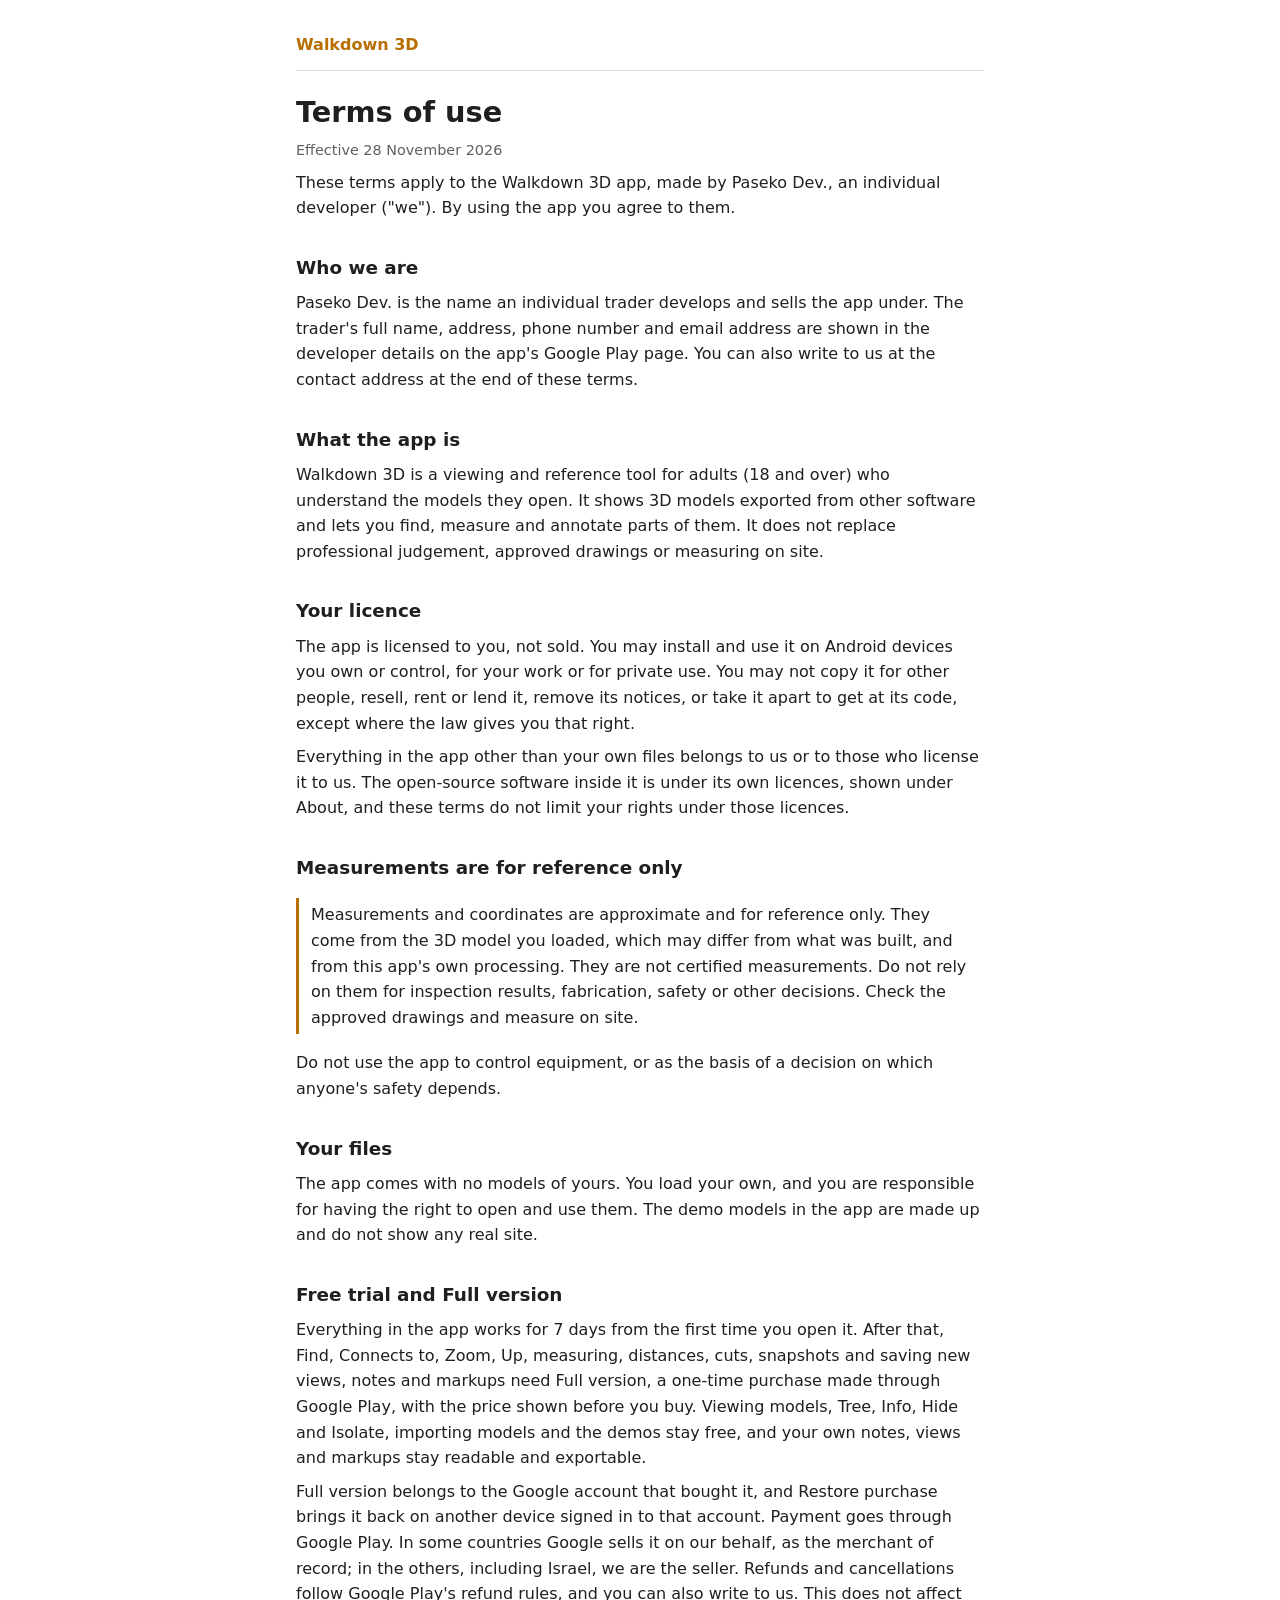
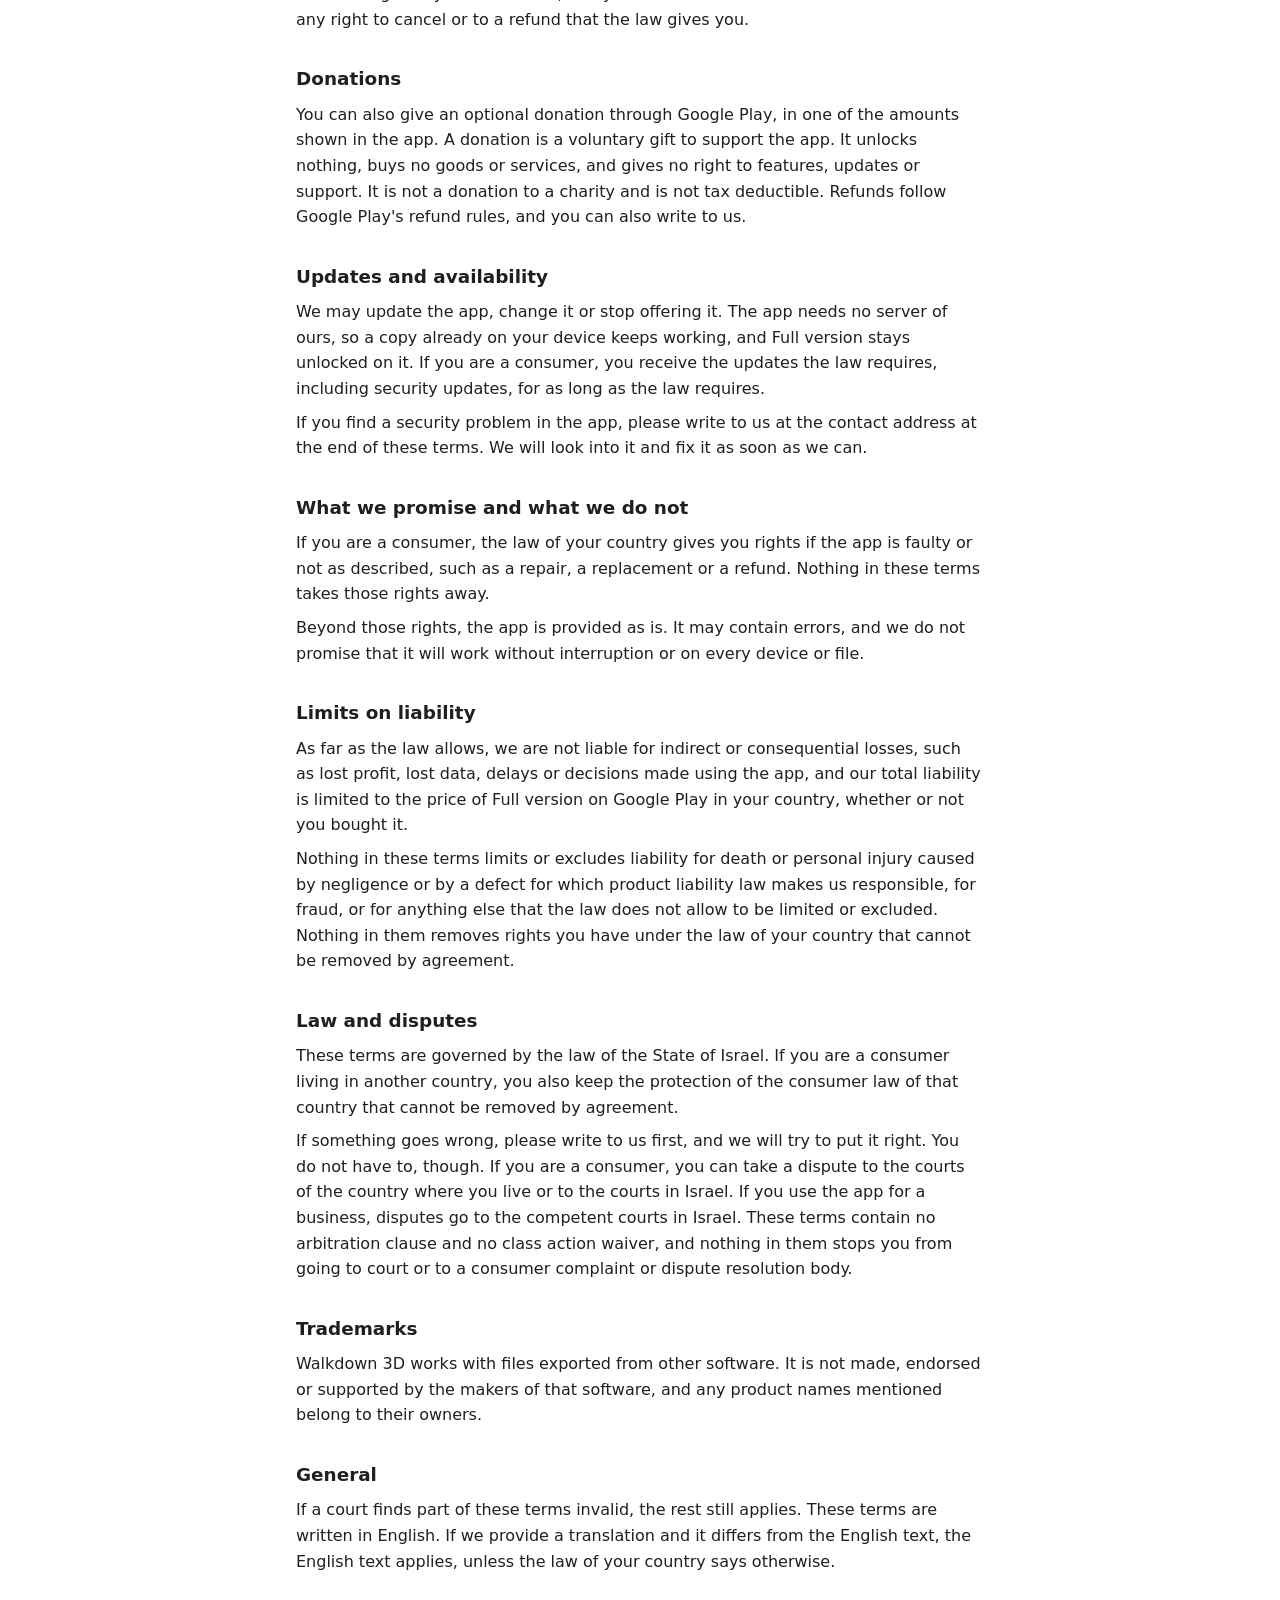
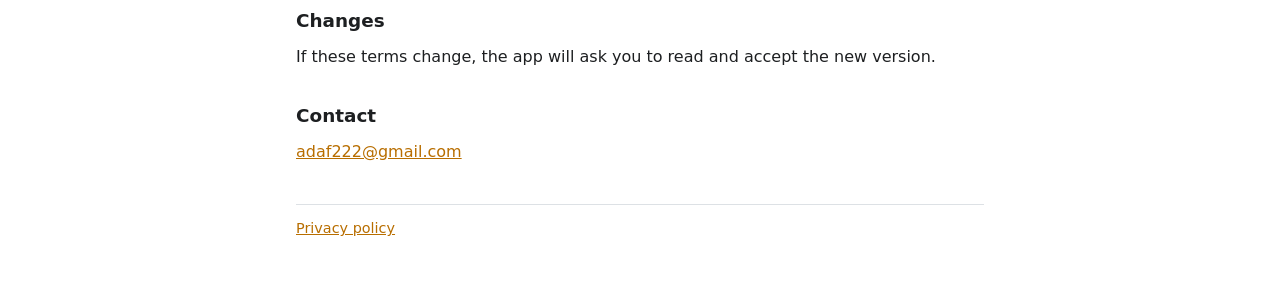
==== commit 11f64501: "Terms version 7 effective 28 November 2026, for 0.3.2" ====
--- a/terms.html
+++ b/terms.html
@@ -10,7 +10,7 @@
 <main>
 <header><a href="index.html">Walkdown 3D</a></header>
 <h1>Terms of use</h1>
-<p class="meta">Effective 24 November 2026</p>
+<p class="meta">Effective 28 November 2026</p>
 
 <p>These terms apply to the Walkdown 3D app, made by Paseko Dev., an individual developer ("we"). By using the app you agree to them.</p>
 
